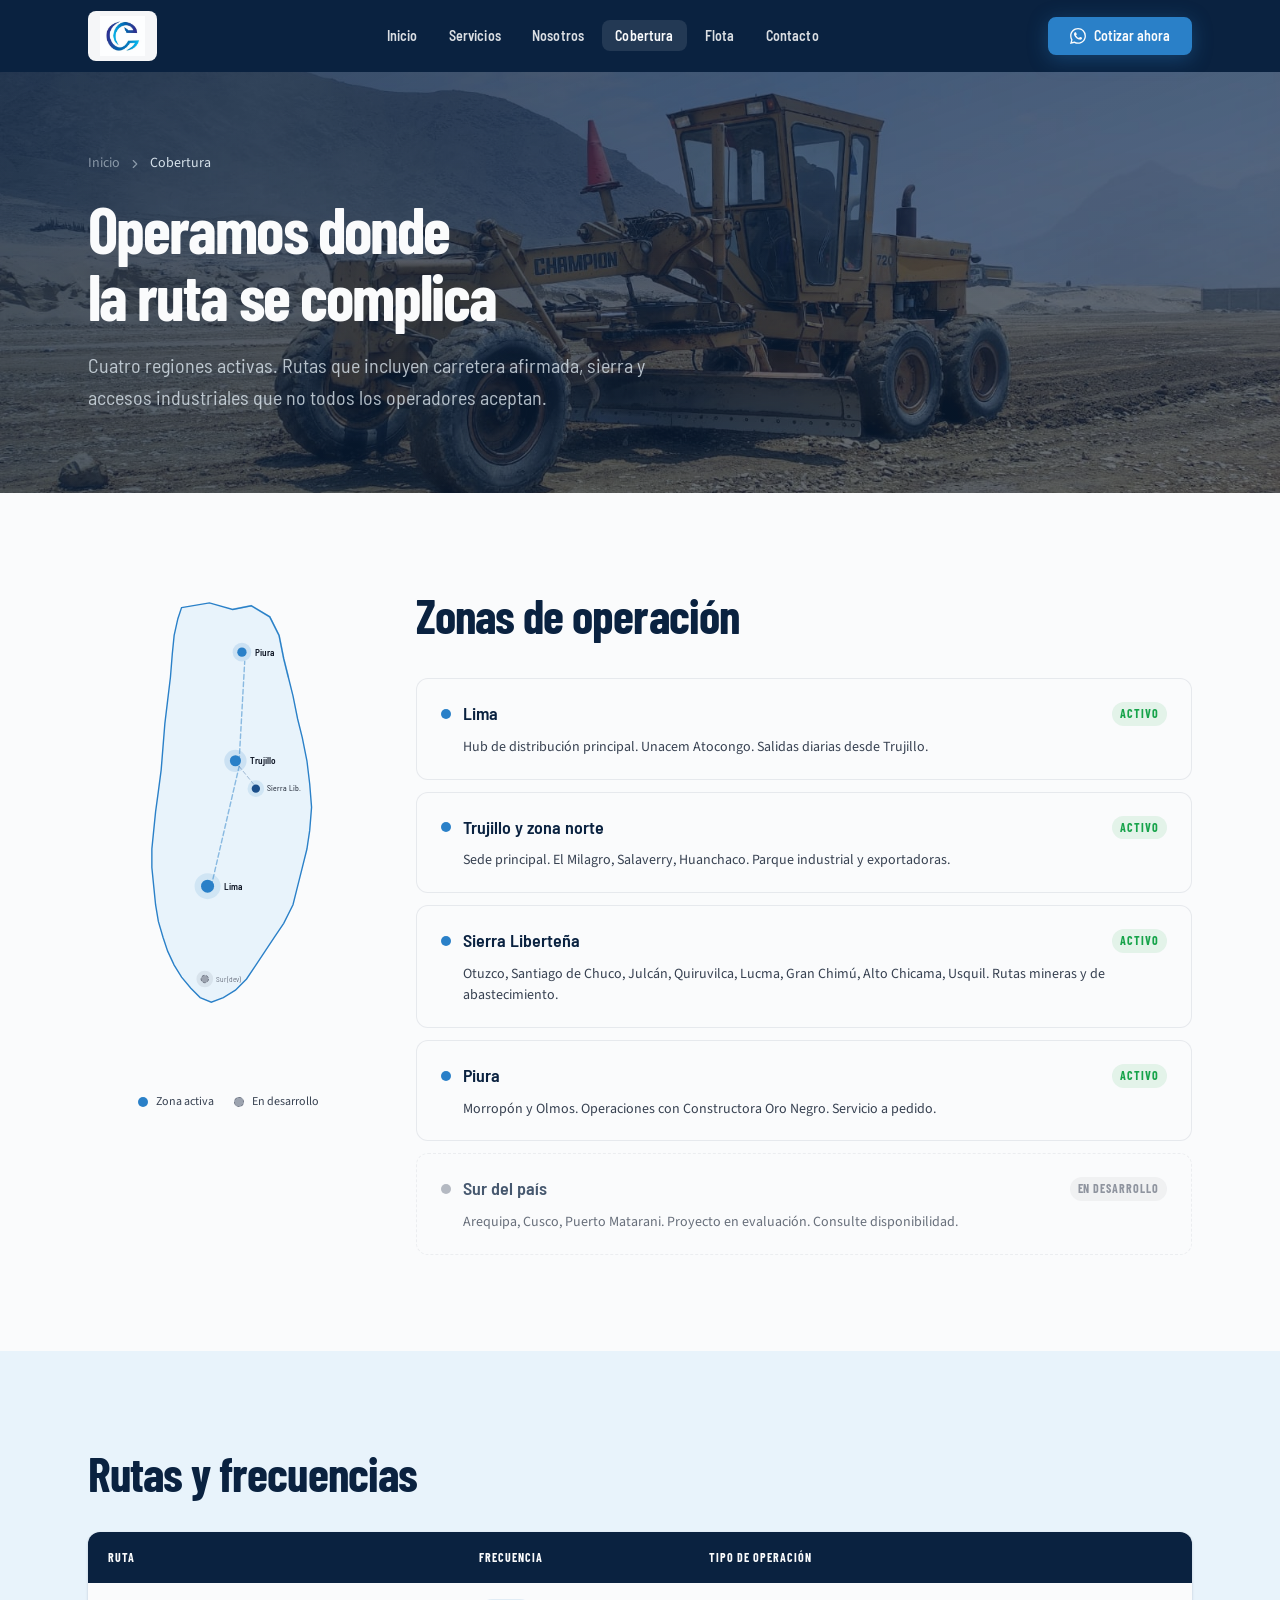
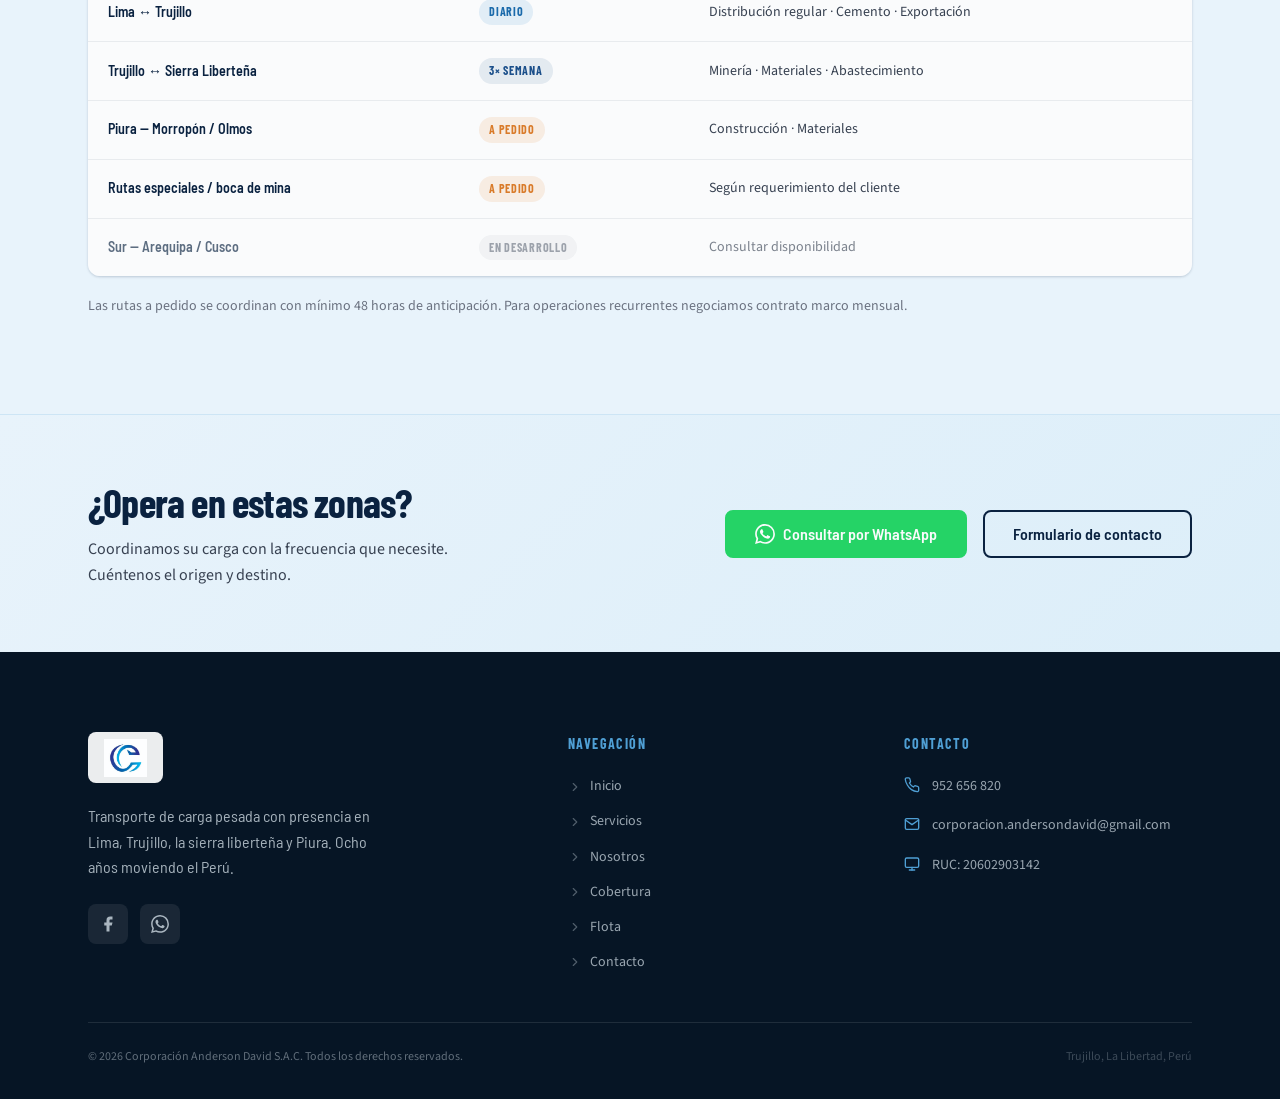
==== cobertura.html @ 4de027c6 "feat: semana 2 — sitio completo · 4 páginas + correcciones" ====
<!DOCTYPE html>
<html lang="es">
<head>
  <meta charset="UTF-8">
  <meta name="viewport" content="width=device-width, initial-scale=1.0">
  <title>Cobertura — Corporación Anderson David S.A.C.</title>
  <meta name="description" content="Operamos en Lima, Trujillo y zona norte, Sierra Liberteña y Piura. Rutas diarias y a pedido con monitoreo GPS 24/7.">
  <meta name="robots" content="index, follow">
  <link rel="canonical" href="https://andersondavid.pe/cobertura.html">
  <meta property="og:type" content="website">
  <meta property="og:title" content="Cobertura — Corporación Anderson David S.A.C.">
  <meta property="og:description" content="Lima, Trujillo, Sierra Liberteña y Piura. Rutas regulares con GPS 24/7.">
  <meta property="og:url" content="https://andersondavid.pe/cobertura.html">
  <link rel="icon" type="image/png" href="assets/logos/logo-icon.png">
  <link rel="apple-touch-icon" href="assets/logos/logo-icon.png">
  <link rel="preconnect" href="https://fonts.googleapis.com">
  <link rel="preconnect" href="https://fonts.gstatic.com" crossorigin>
  <link href="https://fonts.googleapis.com/css2?family=Barlow+Condensed:wght@600;700&family=Barlow+Semi+Condensed:wght@400;600&family=Source+Sans+3:wght@400;600&display=swap" rel="stylesheet">
  <link rel="stylesheet" href="css/tokens.css">
  <link rel="stylesheet" href="css/layout.css">
  <link rel="stylesheet" href="css/cobertura.css">
</head>
<body>

  <!-- NAVBAR -->
  <header class="navbar" role="banner">
    <div class="navbar__inner">
      <a href="index.html" class="navbar__logo" aria-label="Anderson David — Inicio">
        <div class="navbar__logo-wrap">
          <img src="assets/logos/logo-horizontal.png" alt="Corporación Anderson David S.A.C." width="180" height="40">
        </div>
      </a>
      <nav aria-label="Navegación principal">
        <ul class="navbar__nav">
          <li><a href="index.html">Inicio</a></li>
          <li><a href="servicios.html">Servicios</a></li>
          <li><a href="nosotros.html">Nosotros</a></li>
          <li><a href="cobertura.html" class="active">Cobertura</a></li>
          <li><a href="flota.html">Flota</a></li>
          <li><a href="contacto.html">Contacto</a></li>
        </ul>
      </nav>
      <div class="navbar__cta">
        <a href="https://wa.me/51952656820?text=Hola,%20me%20interesa%20cotizar%20un%20servicio%20de%20transporte" class="btn btn--primary" target="_blank" rel="noopener noreferrer">
          <svg width="16" height="16" viewBox="0 0 24 24" fill="currentColor" aria-hidden="true"><path d="M17.472 14.382c-.297-.149-1.758-.867-2.03-.967-.273-.099-.471-.148-.67.15-.197.297-.767.966-.94 1.164-.173.199-.347.223-.644.075-.297-.15-1.255-.463-2.39-1.475-.883-.788-1.48-1.761-1.653-2.059-.173-.297-.018-.458.13-.606.134-.133.298-.347.446-.52.149-.174.198-.298.298-.497.099-.198.05-.371-.025-.52-.075-.149-.669-1.612-.916-2.207-.242-.579-.487-.5-.669-.51-.173-.008-.371-.01-.57-.01-.198 0-.52.074-.792.372-.272.297-1.04 1.016-1.04 2.479 0 1.462 1.065 2.875 1.213 3.074.149.198 2.096 3.2 5.077 4.487.709.306 1.262.489 1.694.625.712.227 1.36.195 1.871.118.571-.085 1.758-.719 2.006-1.413.248-.694.248-1.289.173-1.413-.074-.124-.272-.198-.57-.347m-5.421 7.403h-.004a9.87 9.87 0 01-5.031-1.378l-.361-.214-3.741.982.998-3.648-.235-.374a9.86 9.86 0 01-1.51-5.26c.001-5.45 4.436-9.884 9.888-9.884 2.64 0 5.122 1.03 6.988 2.898a9.825 9.825 0 012.893 6.994c-.003 5.45-4.437 9.884-9.885 9.884m8.413-18.297A11.815 11.815 0 0012.05 0C5.495 0 .16 5.335.157 11.892c0 2.096.547 4.142 1.588 5.945L.057 24l6.305-1.654a11.882 11.882 0 005.683 1.448h.005c6.554 0 11.89-5.335 11.893-11.893a11.821 11.821 0 00-3.48-8.413z"/></svg>
          Cotizar ahora
        </a>
      </div>
      <button class="navbar__hamburger" aria-label="Abrir menú" aria-expanded="false">
        <span></span><span></span><span></span>
      </button>
    </div>
  </header>

  <div class="navbar__drawer" aria-hidden="true">
    <nav aria-label="Navegación móvil">
      <ul class="navbar__drawer-nav">
        <li><a href="index.html">Inicio</a></li>
        <li><a href="servicios.html">Servicios</a></li>
        <li><a href="nosotros.html">Nosotros</a></li>
        <li><a href="cobertura.html">Cobertura</a></li>
        <li><a href="flota.html">Flota</a></li>
        <li><a href="contacto.html">Contacto</a></li>
      </ul>
    </nav>
    <div class="navbar__drawer-cta">
      <a href="https://wa.me/51952656820" class="btn btn--whatsapp" target="_blank" rel="noopener noreferrer">WhatsApp</a>
    </div>
  </div>

  <main>

    <!-- 1. PAGE HERO -->
    <section class="page-hero page-hero--cobertura" aria-label="Cobertura">
      <div class="page-hero__bg" aria-hidden="true"></div>
      <div class="page-hero__bg-image" style="background-image: url('assets/images/flota-2.jpg');" role="img" aria-label="Unidad de Anderson David en ruta serrana"></div>
      <div class="container page-hero__content">
        <div class="page-hero__breadcrumb" data-reveal>
          <a href="index.html">Inicio</a>
          <svg width="14" height="14" viewBox="0 0 24 24" fill="none" stroke="currentColor" stroke-width="2" stroke-linecap="round" stroke-linejoin="round" aria-hidden="true"><path d="m9 18 6-6-6-6"/></svg>
          <span>Cobertura</span>
        </div>
        <h1 class="page-hero__title" data-reveal data-reveal-delay="80">
          Operamos donde<br>la ruta se complica
        </h1>
        <p class="page-hero__subtitle" data-reveal data-reveal-delay="160">
          Cuatro regiones activas. Rutas que incluyen carretera afirmada, sierra y accesos industriales que no todos los operadores aceptan.
        </p>
      </div>
    </section>

    <!-- 2. MAPA + ZONAS -->
    <section class="section section--white" aria-labelledby="zonas-title">
      <div class="container">
        <div class="cobertura-grid">

          <!-- SVG mapa Perú esquemático -->
          <div class="map-container" data-reveal aria-label="Mapa esquemático de cobertura en Perú">
            <svg class="peru-map" viewBox="0 0 280 520" fill="none" xmlns="http://www.w3.org/2000/svg" role="img" aria-label="Mapa de Perú con zonas de operación destacadas">
              <!-- Silueta simplificada de Perú -->
              <path class="peru-shape" d="M90 20 L120 15 L145 22 L165 18 L185 30 L195 50 L200 75 L205 95 L210 115 L215 140 L220 160 L225 185 L228 210 L230 235 L228 260 L225 280 L220 300 L215 320 L210 340 L200 360 L190 375 L180 390 L170 405 L160 420 L148 432 L135 440 L122 445 L110 440 L100 430 L90 418 L82 405 L75 390 L70 375 L65 358 L62 340 L60 320 L58 300 L58 280 L60 260 L62 240 L65 218 L68 195 L70 170 L72 145 L75 120 L78 95 L80 70 L82 50 L86 32 Z"/>

              <!-- Línea de costa simplificada (decorativa) -->
              <path class="peru-coast" d="M145 22 L165 18 L185 30 L195 50 L200 75 L205 95"/>

              <!-- Punto Piura -->
              <g class="map-pin" transform="translate(155, 68)">
                <circle class="map-dot-outer" r="10" fill="rgba(42,128,200,0.15)"/>
                <circle class="map-dot-inner" r="5" fill="#2A80C8"/>
                <text class="map-label" x="14" y="4" font-family="'Barlow Semi Condensed', sans-serif" font-size="10" fill="#0A2240" font-weight="600">Piura</text>
              </g>

              <!-- Punto Trujillo -->
              <g class="map-pin" transform="translate(148, 185)">
                <circle class="map-dot-outer" r="12" fill="rgba(42,128,200,0.15)"/>
                <circle class="map-dot-inner" r="6" fill="#2A80C8"/>
                <text class="map-label" x="16" y="4" font-family="'Barlow Semi Condensed', sans-serif" font-size="10" fill="#0A2240" font-weight="600">Trujillo</text>
              </g>

              <!-- Punto Sierra Liberteña -->
              <g class="map-pin" transform="translate(170, 215)">
                <circle class="map-dot-outer" r="9" fill="rgba(42,128,200,0.12)"/>
                <circle class="map-dot-inner" r="4.5" fill="#1B4F8A"/>
                <text class="map-label map-label--sm" x="12" y="3" font-family="'Barlow Semi Condensed', sans-serif" font-size="8.5" fill="#374151">Sierra Lib.</text>
              </g>

              <!-- Punto Lima -->
              <g class="map-pin" transform="translate(118, 320)">
                <circle class="map-dot-outer" r="14" fill="rgba(42,128,200,0.12)"/>
                <circle class="map-dot-inner" r="7" fill="#2A80C8"/>
                <text class="map-label" x="18" y="4" font-family="'Barlow Semi Condensed', sans-serif" font-size="10" fill="#0A2240" font-weight="600">Lima</text>
              </g>

              <!-- Punto Sur en desarrollo -->
              <g class="map-pin map-pin--dev" transform="translate(115, 420)">
                <circle class="map-dot-outer" r="9" fill="rgba(107,114,128,0.12)"/>
                <circle class="map-dot-inner" r="4" fill="#9CA3AF" stroke="#6B7280" stroke-width="1" stroke-dasharray="3,2"/>
                <text class="map-label map-label--muted" x="12" y="3" font-family="'Barlow Semi Condensed', sans-serif" font-size="8" fill="#9CA3AF">Sur (dev)</text>
              </g>

              <!-- Línea de ruta Lima-Trujillo -->
              <line class="route-line" x1="122" y1="320" x2="152" y2="191" stroke="#2A80C8" stroke-width="1.5" stroke-dasharray="5,3" opacity="0.5"/>

              <!-- Línea de ruta Trujillo-Piura -->
              <line class="route-line" x1="152" y1="185" x2="158" y2="78" stroke="#2A80C8" stroke-width="1.5" stroke-dasharray="5,3" opacity="0.5"/>

              <!-- Línea de ruta Trujillo-Sierra -->
              <line class="route-line" x1="152" y1="191" x2="174" y2="218" stroke="#1B4F8A" stroke-width="1" stroke-dasharray="4,3" opacity="0.4"/>
            </svg>

            <div class="map-legend">
              <div class="map-legend__item">
                <div class="map-legend__dot map-legend__dot--sky"></div>
                <span>Zona activa</span>
              </div>
              <div class="map-legend__item">
                <div class="map-legend__dot map-legend__dot--muted"></div>
                <span>En desarrollo</span>
              </div>
            </div>
          </div>

          <!-- Zone cards -->
          <div class="zones-list" aria-labelledby="zonas-title">
            <h2 class="section-title" id="zonas-title" style="margin-bottom: var(--sp-6);" data-reveal>
              Zonas de operación
            </h2>

            <div class="zone-card" data-reveal data-reveal-delay="0">
              <div class="zone-card__header">
                <div class="zone-card__dot zone-card__dot--sky"></div>
                <h3 class="zone-card__title">Lima</h3>
                <span class="zone-card__status">Activo</span>
              </div>
              <p class="zone-card__desc">Hub de distribución principal. Unacem Atocongo. Salidas diarias desde Trujillo.</p>
            </div>

            <div class="zone-card" data-reveal data-reveal-delay="60">
              <div class="zone-card__header">
                <div class="zone-card__dot zone-card__dot--sky"></div>
                <h3 class="zone-card__title">Trujillo y zona norte</h3>
                <span class="zone-card__status">Activo</span>
              </div>
              <p class="zone-card__desc">Sede principal. El Milagro, Salaverry, Huanchaco. Parque industrial y exportadoras.</p>
            </div>

            <div class="zone-card" data-reveal data-reveal-delay="120">
              <div class="zone-card__header">
                <div class="zone-card__dot zone-card__dot--sky"></div>
                <h3 class="zone-card__title">Sierra Liberteña</h3>
                <span class="zone-card__status">Activo</span>
              </div>
              <p class="zone-card__desc">Otuzco, Santiago de Chuco, Julcán, Quiruvilca, Lucma, Gran Chimú, Alto Chicama, Usquil. Rutas mineras y de abastecimiento.</p>
            </div>

            <div class="zone-card" data-reveal data-reveal-delay="180">
              <div class="zone-card__header">
                <div class="zone-card__dot zone-card__dot--sky"></div>
                <h3 class="zone-card__title">Piura</h3>
                <span class="zone-card__status">Activo</span>
              </div>
              <p class="zone-card__desc">Morropón y Olmos. Operaciones con Constructora Oro Negro. Servicio a pedido.</p>
            </div>

            <div class="zone-card zone-card--dev" data-reveal data-reveal-delay="240">
              <div class="zone-card__header">
                <div class="zone-card__dot zone-card__dot--muted"></div>
                <h3 class="zone-card__title">Sur del país</h3>
                <span class="zone-card__status zone-card__status--dev">En desarrollo</span>
              </div>
              <p class="zone-card__desc">Arequipa, Cusco, Puerto Matarani. Proyecto en evaluación. Consulte disponibilidad.</p>
            </div>

          </div>
        </div>
      </div>
    </section>

    <!-- 3. TABLA DE RUTAS -->
    <section class="section section--ice rutas-section" aria-labelledby="rutas-title">
      <div class="container">
        <h2 class="section-title" id="rutas-title" data-reveal style="margin-bottom: var(--sp-8);">
          Rutas y frecuencias
        </h2>
        <div class="rutas-table-wrap" data-reveal data-reveal-delay="80">
          <table class="rutas-table">
            <thead>
              <tr>
                <th scope="col">Ruta</th>
                <th scope="col">Frecuencia</th>
                <th scope="col">Tipo de operación</th>
              </tr>
            </thead>
            <tbody>
              <tr>
                <td><strong>Lima ↔ Trujillo</strong></td>
                <td><span class="freq-badge freq-badge--diario">Diario</span></td>
                <td>Distribución regular · Cemento · Exportación</td>
              </tr>
              <tr>
                <td><strong>Trujillo ↔ Sierra Liberteña</strong></td>
                <td><span class="freq-badge freq-badge--regular">3× semana</span></td>
                <td>Minería · Materiales · Abastecimiento</td>
              </tr>
              <tr>
                <td><strong>Piura — Morropón / Olmos</strong></td>
                <td><span class="freq-badge freq-badge--pedido">A pedido</span></td>
                <td>Construcción · Materiales</td>
              </tr>
              <tr>
                <td><strong>Rutas especiales / boca de mina</strong></td>
                <td><span class="freq-badge freq-badge--pedido">A pedido</span></td>
                <td>Según requerimiento del cliente</td>
              </tr>
              <tr class="ruta-row--dev">
                <td><strong>Sur — Arequipa / Cusco</strong></td>
                <td><span class="freq-badge freq-badge--dev">En desarrollo</span></td>
                <td>Consultar disponibilidad</td>
              </tr>
            </tbody>
          </table>
        </div>
        <p class="rutas-note" data-reveal data-reveal-delay="160">
          Las rutas a pedido se coordinan con mínimo 48 horas de anticipación. Para operaciones recurrentes negociamos contrato marco mensual.
        </p>
      </div>
    </section>

    <!-- 4. CTA BANNER -->
    <section class="cta-banner" aria-label="Contacto">
      <div class="container">
        <div class="cta-banner__inner" data-reveal>
          <div class="cta-banner__text">
            <h2 class="cta-banner__title">¿Opera en estas zonas?</h2>
            <p class="cta-banner__subtitle">
              Coordinamos su carga con la frecuencia que necesite. Cuéntenos el origen y destino.
            </p>
          </div>
          <div class="cta-banner__actions">
            <a href="https://wa.me/51952656820?text=Hola,%20quiero%20consultar%20sobre%20cobertura%20en%20mi%20zona" class="btn btn--whatsapp" target="_blank" rel="noopener noreferrer">
              <svg width="20" height="20" viewBox="0 0 24 24" fill="currentColor" aria-hidden="true"><path d="M17.472 14.382c-.297-.149-1.758-.867-2.03-.967-.273-.099-.471-.148-.67.15-.197.297-.767.966-.94 1.164-.173.199-.347.223-.644.075-.297-.15-1.255-.463-2.39-1.475-.883-.788-1.48-1.761-1.653-2.059-.173-.297-.018-.458.13-.606.134-.133.298-.347.446-.52.149-.174.198-.298.298-.497.099-.198.05-.371-.025-.52-.075-.149-.669-1.612-.916-2.207-.242-.579-.487-.5-.669-.51-.173-.008-.371-.01-.57-.01-.198 0-.52.074-.792.372-.272.297-1.04 1.016-1.04 2.479 0 1.462 1.065 2.875 1.213 3.074.149.198 2.096 3.2 5.077 4.487.709.306 1.262.489 1.694.625.712.227 1.36.195 1.871.118.571-.085 1.758-.719 2.006-1.413.248-.694.248-1.289.173-1.413-.074-.124-.272-.198-.57-.347m-5.421 7.403h-.004a9.87 9.87 0 01-5.031-1.378l-.361-.214-3.741.982.998-3.648-.235-.374a9.86 9.86 0 01-1.51-5.26c.001-5.45 4.436-9.884 9.888-9.884 2.64 0 5.122 1.03 6.988 2.898a9.825 9.825 0 012.893 6.994c-.003 5.45-4.437 9.884-9.885 9.884m8.413-18.297A11.815 11.815 0 0012.05 0C5.495 0 .16 5.335.157 11.892c0 2.096.547 4.142 1.588 5.945L.057 24l6.305-1.654a11.882 11.882 0 005.683 1.448h.005c6.554 0 11.89-5.335 11.893-11.893a11.821 11.821 0 00-3.48-8.413z"/></svg>
              Consultar por WhatsApp
            </a>
            <a href="contacto.html" class="btn btn--outline-navy">Formulario de contacto</a>
          </div>
        </div>
      </div>
    </section>

  </main>

  <!-- FOOTER -->
  <footer class="footer" role="contentinfo">
    <div class="container">
      <div class="footer__grid">
        <div class="footer__brand">
          <a href="index.html" aria-label="Anderson David — Inicio">
            <div class="footer__logo-wrap">
              <img src="assets/logos/logo-horizontal.png" alt="Corporación Anderson David S.A.C." width="160" height="36">
            </div>
          </a>
          <p class="footer__tagline">Transporte de carga pesada con presencia en Lima, Trujillo, la sierra liberteña y Piura. Ocho años moviendo el Perú.</p>
          <div class="footer__social">
            <a href="https://www.facebook.com/share/17NmHmi2Y3/" class="footer__social-link" target="_blank" rel="noopener noreferrer" aria-label="Facebook"><svg width="18" height="18" viewBox="0 0 24 24" fill="currentColor" aria-hidden="true"><path d="M18 2h-3a5 5 0 0 0-5 5v3H7v4h3v8h4v-8h3l1-4h-4V7a1 1 0 0 1 1-1h3z"/></svg></a>
            <a href="https://wa.me/51952656820" class="footer__social-link" target="_blank" rel="noopener noreferrer" aria-label="WhatsApp"><svg width="18" height="18" viewBox="0 0 24 24" fill="currentColor" aria-hidden="true"><path d="M17.472 14.382c-.297-.149-1.758-.867-2.03-.967-.273-.099-.471-.148-.67.15-.197.297-.767.966-.94 1.164-.173.199-.347.223-.644.075-.297-.15-1.255-.463-2.39-1.475-.883-.788-1.48-1.761-1.653-2.059-.173-.297-.018-.458.13-.606.134-.133.298-.347.446-.52.149-.174.198-.298.298-.497.099-.198.05-.371-.025-.52-.075-.149-.669-1.612-.916-2.207-.242-.579-.487-.5-.669-.51-.173-.008-.371-.01-.57-.01-.198 0-.52.074-.792.372-.272.297-1.04 1.016-1.04 2.479 0 1.462 1.065 2.875 1.213 3.074.149.198 2.096 3.2 5.077 4.487.709.306 1.262.489 1.694.625.712.227 1.36.195 1.871.118.571-.085 1.758-.719 2.006-1.413.248-.694.248-1.289.173-1.413-.074-.124-.272-.198-.57-.347m-5.421 7.403h-.004a9.87 9.87 0 01-5.031-1.378l-.361-.214-3.741.982.998-3.648-.235-.374a9.86 9.86 0 01-1.51-5.26c.001-5.45 4.436-9.884 9.888-9.884 2.64 0 5.122 1.03 6.988 2.898a9.825 9.825 0 012.893 6.994c-.003 5.45-4.437 9.884-9.885 9.884m8.413-18.297A11.815 11.815 0 0012.05 0C5.495 0 .16 5.335.157 11.892c0 2.096.547 4.142 1.588 5.945L.057 24l6.305-1.654a11.882 11.882 0 005.683 1.448h.005c6.554 0 11.89-5.335 11.893-11.893a11.821 11.821 0 00-3.48-8.413z"/></svg></a>
          </div>
        </div>
        <div>
          <p class="footer__col-title">Navegación</p>
          <ul class="footer__links">
            <li><a href="index.html"><svg width="14" height="14" viewBox="0 0 24 24" fill="none" stroke="currentColor" stroke-width="2" stroke-linecap="round" stroke-linejoin="round" aria-hidden="true"><path d="m9 18 6-6-6-6"/></svg>Inicio</a></li>
            <li><a href="servicios.html"><svg width="14" height="14" viewBox="0 0 24 24" fill="none" stroke="currentColor" stroke-width="2" stroke-linecap="round" stroke-linejoin="round" aria-hidden="true"><path d="m9 18 6-6-6-6"/></svg>Servicios</a></li>
            <li><a href="nosotros.html"><svg width="14" height="14" viewBox="0 0 24 24" fill="none" stroke="currentColor" stroke-width="2" stroke-linecap="round" stroke-linejoin="round" aria-hidden="true"><path d="m9 18 6-6-6-6"/></svg>Nosotros</a></li>
            <li><a href="cobertura.html"><svg width="14" height="14" viewBox="0 0 24 24" fill="none" stroke="currentColor" stroke-width="2" stroke-linecap="round" stroke-linejoin="round" aria-hidden="true"><path d="m9 18 6-6-6-6"/></svg>Cobertura</a></li>
            <li><a href="flota.html"><svg width="14" height="14" viewBox="0 0 24 24" fill="none" stroke="currentColor" stroke-width="2" stroke-linecap="round" stroke-linejoin="round" aria-hidden="true"><path d="m9 18 6-6-6-6"/></svg>Flota</a></li>
            <li><a href="contacto.html"><svg width="14" height="14" viewBox="0 0 24 24" fill="none" stroke="currentColor" stroke-width="2" stroke-linecap="round" stroke-linejoin="round" aria-hidden="true"><path d="m9 18 6-6-6-6"/></svg>Contacto</a></li>
          </ul>
        </div>
        <div>
          <p class="footer__col-title">Contacto</p>
          <div class="footer__contact-item"><svg width="16" height="16" viewBox="0 0 24 24" fill="none" stroke="currentColor" stroke-width="2" stroke-linecap="round" stroke-linejoin="round" aria-hidden="true"><path d="M22 16.92v3a2 2 0 0 1-2.18 2 19.79 19.79 0 0 1-8.63-3.07A19.5 19.5 0 0 1 4.99 12a19.79 19.79 0 0 1-3.07-8.67A2 2 0 0 1 3.92 1.28h3a2 2 0 0 1 2 1.72c.127.96.361 1.903.7 2.81a2 2 0 0 1-.45 2.11L8.09 9a16 16 0 0 0 6 6l1.27-1.27a2 2 0 0 1 2.11-.45c.907.339 1.85.573 2.81.7a2 2 0 0 1 1.72 2.01z"/></svg><div><a href="tel:+51952656820">952 656 820</a></div></div>
          <div class="footer__contact-item"><svg width="16" height="16" viewBox="0 0 24 24" fill="none" stroke="currentColor" stroke-width="2" stroke-linecap="round" stroke-linejoin="round" aria-hidden="true"><path d="M4 4h16c1.1 0 2 .9 2 2v12c0 1.1-.9 2-2 2H4c-1.1 0-2-.9-2-2V6c0-1.1.9-2 2-2z"/><polyline points="22,6 12,13 2,6"/></svg><div><a href="mailto:corporacion.andersondavid@gmail.com">corporacion.andersondavid@gmail.com</a></div></div>
          <div class="footer__contact-item"><svg width="16" height="16" viewBox="0 0 24 24" fill="none" stroke="currentColor" stroke-width="2" stroke-linecap="round" stroke-linejoin="round" aria-hidden="true"><rect x="2" y="3" width="20" height="14" rx="2"/><line x1="8" y1="21" x2="16" y2="21"/><line x1="12" y1="17" x2="12" y2="21"/></svg><div>RUC: 20602903142</div></div>
        </div>
      </div>
      <div class="footer__bottom">
        <p class="footer__copy">&copy; 2026 Corporación Anderson David S.A.C. Todos los derechos reservados.</p>
        <div class="footer__legal"><span class="footer__copy" style="opacity:0.6;">Trujillo, La Libertad, Perú</span></div>
      </div>
    </div>
  </footer>

  <script src="js/main.js" defer></script>
</body>
</html>
---- css/tokens.css ----
/* ============================================================
   CORPORACIÓN ANDERSON DAVID S.A.C. — Design Tokens
   Ag.3 Arquitectura Técnica · Altive Solutions
   ============================================================ */

@import url('https://fonts.googleapis.com/css2?family=Barlow+Condensed:wght@600;700&family=Barlow+Semi+Condensed:wght@400;600&family=Source+Sans+3:wght@400;600&display=swap');

/* --- Paleta de color --------------------------------------- */
:root {
  --ad-navy:   #0A2240;
  --ad-blue:   #1B4F8A;
  --ad-sky:    #2A80C8;
  --ad-ice:    #E8F3FB;
  --ad-white:  #FAFBFC;
  --ad-ink:    #111827;
  --ad-slate:  #374151;
  --ad-amber:  #D97B2A;

  /* Derivados */
  --ad-navy-deep:   #061525;
  --ad-navy-mid:    #0e2e52;
  --ad-sky-light:   #4f9fd4;
  --ad-sky-dark:    #1a6aab;
  --ad-ice-dark:    #cde5f5;
  --ad-amber-light: #e8952f;
  --ad-text-muted:  #6B7280;

  /* --- Tipografía ------------------------------------------ */
  --font-display:  'Barlow Condensed', sans-serif;
  --font-heading:  'Barlow Semi Condensed', sans-serif;
  --font-body:     'Source Sans 3', sans-serif;

  --fs-xs:    0.75rem;    /* 12px */
  --fs-sm:    0.875rem;   /* 14px */
  --fs-base:  1rem;       /* 16px */
  --fs-md:    1.125rem;   /* 18px */
  --fs-lg:    1.25rem;    /* 20px */
  --fs-xl:    1.5rem;     /* 24px */
  --fs-2xl:   2rem;       /* 32px */
  --fs-3xl:   2.5rem;     /* 40px */
  --fs-4xl:   3rem;       /* 48px */
  --fs-5xl:   3.75rem;    /* 60px */
  --fs-6xl:   4.5rem;     /* 72px */

  /* --- Espaciado ------------------------------------------- */
  --sp-1:   0.25rem;
  --sp-2:   0.5rem;
  --sp-3:   0.75rem;
  --sp-4:   1rem;
  --sp-5:   1.25rem;
  --sp-6:   1.5rem;
  --sp-8:   2rem;
  --sp-10:  2.5rem;
  --sp-12:  3rem;
  --sp-16:  4rem;
  --sp-20:  5rem;
  --sp-24:  6rem;
  --sp-32:  8rem;

  /* --- Radios ---------------------------------------------- */
  --r-sm:   4px;
  --r-md:   8px;
  --r-lg:   12px;
  --r-xl:   16px;
  --r-full: 9999px;

  /* --- Sombras --------------------------------------------- */
  --shadow-sm:  0 1px 3px rgba(10,34,64,0.12), 0 1px 2px rgba(10,34,64,0.08);
  --shadow-md:  0 4px 12px rgba(10,34,64,0.15), 0 2px 6px rgba(10,34,64,0.10);
  --shadow-lg:  0 10px 30px rgba(10,34,64,0.20), 0 4px 12px rgba(10,34,64,0.12);
  --shadow-xl:  0 20px 50px rgba(10,34,64,0.25), 0 8px 20px rgba(10,34,64,0.15);
  --shadow-sky: 0 4px 20px rgba(42,128,200,0.35);

  /* --- Transiciones ---------------------------------------- */
  --ease-out:     cubic-bezier(0.16, 1, 0.3, 1);
  --ease-in-out:  cubic-bezier(0.4, 0, 0.2, 1);
  --dur-fast:     150ms;
  --dur-base:     250ms;
  --dur-slow:     350ms;
  --dur-reveal:   500ms;

  /* --- Z-index scale --------------------------------------- */
  --z-base:     0;
  --z-raised:   10;
  --z-dropdown: 100;
  --z-sticky:   200;
  --z-modal-bg: 300;
  --z-modal:    400;
  --z-toast:    500;
  --z-tooltip:  600;

  /* --- Layout --------------------------------------------- */
  --container-max: 1200px;
  --container-pad: clamp(var(--sp-5), 5vw, var(--sp-12));
  --section-pad-y: clamp(var(--sp-16), 8vw, var(--sp-24));
}

/* --- Reset base ------------------------------------------- */
*, *::before, *::after { box-sizing: border-box; margin: 0; padding: 0; }

html {
  scroll-behavior: smooth;
  -webkit-text-size-adjust: 100%;
}

body {
  font-family: var(--font-body);
  font-size: var(--fs-base);
  line-height: 1.65;
  color: var(--ad-ink);
  background-color: var(--ad-white);
  -webkit-font-smoothing: antialiased;
}

img, picture, video, canvas, svg {
  display: block;
  max-width: 100%;
}

input, button, textarea, select {
  font: inherit;
}

p, h1, h2, h3, h4 {
  overflow-wrap: break-word;
}

/* --- Utilidades globales ---------------------------------- */
.container {
  width: 100%;
  max-width: var(--container-max);
  margin-inline: auto;
  padding-inline: var(--container-pad);
}

.section {
  padding-block: var(--section-pad-y);
}

.section--ice {
  background-color: var(--ad-ice);
}

.section--navy {
  background-color: var(--ad-navy);
  color: var(--ad-white);
}

/* Eyebrow label */
.eyebrow {
  font-family: var(--font-display);
  font-size: var(--fs-sm);
  font-weight: 700;
  letter-spacing: 0.12em;
  text-transform: uppercase;
  color: var(--ad-sky);
  display: inline-block;
  margin-bottom: var(--sp-3);
}

.section--navy .eyebrow {
  color: var(--ad-amber);
}

/* Headings */
.section-title {
  font-family: var(--font-display);
  font-weight: 700;
  font-size: clamp(var(--fs-2xl), 4vw, var(--fs-4xl));
  line-height: 1.1;
  letter-spacing: -0.02em;
  color: var(--ad-navy);
  text-wrap: balance;
}

.section--navy .section-title,
.section--blue .section-title {
  color: var(--ad-white);
}

.section-subtitle {
  font-family: var(--font-heading);
  font-size: clamp(var(--fs-md), 2vw, var(--fs-lg));
  color: var(--ad-slate);
  margin-top: var(--sp-4);
  max-width: 60ch;
  line-height: 1.55;
}

.section--navy .section-subtitle {
  color: rgba(232,243,251,0.75);
}

/* Botones */
.btn {
  display: inline-flex;
  align-items: center;
  gap: var(--sp-2);
  font-family: var(--font-heading);
  font-size: var(--fs-base);
  font-weight: 600;
  padding: 0.75rem 1.75rem;
  border-radius: var(--r-md);
  text-decoration: none;
  border: 2px solid transparent;
  cursor: pointer;
  transition: all var(--dur-base) var(--ease-out);
  white-space: nowrap;
  line-height: 1;
}

.btn--primary {
  background-color: var(--ad-sky);
  color: var(--ad-white);
  border-color: var(--ad-sky);
  box-shadow: var(--shadow-sky);
}

.btn--primary:hover {
  background-color: var(--ad-sky-dark);
  border-color: var(--ad-sky-dark);
  transform: translateY(-2px);
  box-shadow: 0 6px 24px rgba(42,128,200,0.45);
}

.btn--outline {
  background-color: transparent;
  color: var(--ad-white);
  border-color: rgba(255,255,255,0.6);
}

.btn--outline:hover {
  background-color: rgba(255,255,255,0.12);
  border-color: var(--ad-white);
  transform: translateY(-2px);
}

.btn--outline-navy {
  background-color: transparent;
  color: var(--ad-navy);
  border-color: var(--ad-navy);
}

.btn--outline-navy:hover {
  background-color: var(--ad-navy);
  color: var(--ad-white);
  transform: translateY(-2px);
}

.btn--whatsapp {
  background-color: #25D366;
  color: var(--ad-white);
  border-color: #25D366;
}

.btn--whatsapp:hover {
  background-color: #1eb855;
  border-color: #1eb855;
  transform: translateY(-2px);
}

.btn svg {
  flex-shrink: 0;
}

/* Badge */
.badge {
  display: inline-flex;
  align-items: center;
  gap: var(--sp-1);
  padding: 0.25rem 0.65rem;
  border-radius: var(--r-full);
  font-family: var(--font-display);
  font-size: var(--fs-xs);
  font-weight: 700;
  letter-spacing: 0.06em;
  text-transform: uppercase;
}

.badge--amber {
  background-color: var(--ad-amber);
  color: var(--ad-white);
}

.badge--sky {
  background-color: var(--ad-sky);
  color: var(--ad-white);
}

/* Reveal animation */
.reveal {
  opacity: 1;
  transform: none;
}

.reveal[data-reveal] {
  opacity: 0;
  transform: translateY(16px);
  transition: opacity var(--dur-reveal) var(--ease-out),
              transform var(--dur-reveal) var(--ease-out);
}

.reveal[data-reveal].is-visible {
  opacity: 1;
  transform: none;
}

@media (prefers-reduced-motion: reduce) {
  .reveal[data-reveal] {
    opacity: 1;
    transform: none;
    transition: none;
  }
}

/* Divider line — uso reservado, no en cada sección */
.divider {
  width: 40px;
  height: 2px;
  background: var(--ad-sky);
  border-radius: 1px;
  margin-top: var(--sp-5);
  margin-bottom: var(--sp-6);
}
---- css/layout.css ----
/* ============================================================
   NAVBAR + FOOTER — Corporación Anderson David
   ============================================================ */

/* ============================================================
   NAVBAR
   ============================================================ */
.navbar {
  position: fixed;
  top: 0;
  left: 0;
  right: 0;
  z-index: var(--z-sticky);
  background-color: var(--ad-navy);
  height: 72px;
  display: flex;
  align-items: center;
  transition: background-color var(--dur-base) var(--ease-out),
              box-shadow var(--dur-base) var(--ease-out);
}

.navbar.scrolled {
  background-color: var(--ad-white);
  box-shadow: var(--shadow-md);
}

.navbar__inner {
  display: flex;
  align-items: center;
  justify-content: space-between;
  width: 100%;
  max-width: var(--container-max);
  margin-inline: auto;
  padding-inline: var(--container-pad);
}

/* Logo */
.navbar__logo {
  flex-shrink: 0;
  text-decoration: none;
}

.navbar__logo-wrap {
  background-color: rgba(255,255,255,0.96);
  border-radius: var(--r-md);
  padding: 0.3rem 0.75rem;
  display: flex;
  align-items: center;
  transition: background-color var(--dur-base);
}

.navbar.scrolled .navbar__logo-wrap {
  background-color: transparent;
  padding: 0;
}

.navbar__logo img {
  height: 40px;
  width: auto;
}

.navbar.scrolled .navbar__logo img {
  /* en fondo blanco el logo ya se ve bien */
}

/* Nav links */
.navbar__nav {
  display: flex;
  align-items: center;
  gap: var(--sp-1);
  list-style: none;
}

.navbar__nav a {
  font-family: var(--font-heading);
  font-size: var(--fs-sm);
  font-weight: 600;
  text-decoration: none;
  color: rgba(255,255,255,0.85);
  padding: 0.45rem 0.85rem;
  border-radius: var(--r-md);
  transition: color var(--dur-fast), background-color var(--dur-fast);
  letter-spacing: 0.01em;
}

.navbar__nav a:hover,
.navbar__nav a.active {
  color: var(--ad-white);
  background-color: rgba(255,255,255,0.1);
}

.navbar.scrolled .navbar__nav a {
  color: var(--ad-slate);
}

.navbar.scrolled .navbar__nav a:hover,
.navbar.scrolled .navbar__nav a.active {
  color: var(--ad-navy);
  background-color: var(--ad-ice);
}

/* CTA button en navbar */
.navbar__cta {
  flex-shrink: 0;
}

.navbar__cta .btn {
  font-size: var(--fs-sm);
  padding: 0.55rem 1.25rem;
}

/* Hamburger */
.navbar__hamburger {
  display: none;
  flex-direction: column;
  gap: 5px;
  background: none;
  border: none;
  cursor: pointer;
  padding: var(--sp-2);
  z-index: var(--z-toast);
}

.navbar__hamburger span {
  display: block;
  width: 24px;
  height: 2px;
  background-color: var(--ad-white);
  border-radius: 2px;
  transition: all var(--dur-base) var(--ease-out);
}

.navbar.scrolled .navbar__hamburger span {
  background-color: var(--ad-navy);
}

.navbar__hamburger.is-open span:nth-child(1) {
  transform: translateY(7px) rotate(45deg);
}
.navbar__hamburger.is-open span:nth-child(2) {
  opacity: 0;
  transform: scaleX(0);
}
.navbar__hamburger.is-open span:nth-child(3) {
  transform: translateY(-7px) rotate(-45deg);
}

/* Mobile drawer */
.navbar__drawer {
  position: fixed;
  top: 72px;
  left: 0;
  right: 0;
  background-color: var(--ad-navy-deep);
  padding: var(--sp-6) var(--container-pad);
  transform: translateY(-110%);
  transition: transform var(--dur-slow) var(--ease-out);
  z-index: calc(var(--z-sticky) - 1);
  border-top: 1px solid rgba(255,255,255,0.1);
}

.navbar__drawer.is-open {
  transform: translateY(0);
}

.navbar__drawer-nav {
  list-style: none;
  display: flex;
  flex-direction: column;
  gap: var(--sp-1);
  margin-bottom: var(--sp-6);
}

.navbar__drawer-nav a {
  display: block;
  font-family: var(--font-heading);
  font-size: var(--fs-lg);
  font-weight: 600;
  color: rgba(255,255,255,0.85);
  text-decoration: none;
  padding: var(--sp-3) var(--sp-4);
  border-radius: var(--r-md);
  transition: all var(--dur-fast);
}

.navbar__drawer-nav a:hover {
  color: var(--ad-white);
  background-color: rgba(255,255,255,0.08);
}

.navbar__drawer-cta {
  display: flex;
  flex-direction: column;
  gap: var(--sp-3);
}

/* Responsive */
@media (max-width: 900px) {
  .navbar__nav,
  .navbar__cta {
    display: none;
  }

  .navbar__hamburger {
    display: flex;
  }
}


/* ============================================================
   FOOTER
   ============================================================ */
.footer {
  background-color: var(--ad-navy-deep);
  color: rgba(232,243,251,0.75);
  padding-top: var(--sp-20);
  padding-bottom: var(--sp-8);
}

.footer__grid {
  display: grid;
  grid-template-columns: 1.5fr 1fr 1fr;
  gap: var(--sp-12);
  padding-bottom: var(--sp-12);
  border-bottom: 1px solid rgba(255,255,255,0.1);
}

/* Col 1: marca */
.footer__brand {}

.footer__logo-wrap {
  background-color: rgba(255,255,255,0.92);
  border-radius: var(--r-md);
  padding: 0.4rem 1rem;
  display: inline-flex;
  margin-bottom: var(--sp-5);
}

.footer__logo-wrap img {
  height: 38px;
  width: auto;
}

.footer__tagline {
  font-family: var(--font-heading);
  font-size: var(--fs-base);
  line-height: 1.6;
  color: rgba(232,243,251,0.7);
  max-width: 36ch;
  margin-bottom: var(--sp-6);
}

.footer__social {
  display: flex;
  gap: var(--sp-3);
}

.footer__social-link {
  display: flex;
  align-items: center;
  justify-content: center;
  width: 40px;
  height: 40px;
  border-radius: var(--r-md);
  background-color: rgba(255,255,255,0.08);
  color: rgba(232,243,251,0.7);
  text-decoration: none;
  transition: all var(--dur-base);
}

.footer__social-link:hover {
  background-color: var(--ad-sky);
  color: var(--ad-white);
  transform: translateY(-3px);
}

/* Cols 2 y 3 */
.footer__col-title {
  font-family: var(--font-display);
  font-size: var(--fs-sm);
  font-weight: 700;
  letter-spacing: 0.1em;
  text-transform: uppercase;
  color: var(--ad-sky-light);
  margin-bottom: var(--sp-5);
}

.footer__links {
  list-style: none;
  display: flex;
  flex-direction: column;
  gap: var(--sp-3);
}

.footer__links a {
  font-family: var(--font-body);
  font-size: var(--fs-sm);
  color: rgba(232,243,251,0.65);
  text-decoration: none;
  transition: color var(--dur-fast);
  display: flex;
  align-items: center;
  gap: var(--sp-2);
}

.footer__links a:hover {
  color: var(--ad-white);
}

.footer__links a svg {
  flex-shrink: 0;
  opacity: 0.5;
}

/* Contacto items */
.footer__contact-item {
  display: flex;
  align-items: flex-start;
  gap: var(--sp-3);
  margin-bottom: var(--sp-4);
  font-size: var(--fs-sm);
  color: rgba(232,243,251,0.65);
}

.footer__contact-item svg {
  flex-shrink: 0;
  margin-top: 2px;
  color: var(--ad-sky-light);
}

.footer__contact-item a {
  color: inherit;
  text-decoration: none;
  transition: color var(--dur-fast);
}

.footer__contact-item a:hover {
  color: var(--ad-white);
}

/* Bottom bar */
.footer__bottom {
  padding-top: var(--sp-6);
  display: flex;
  align-items: center;
  justify-content: space-between;
  gap: var(--sp-4);
  flex-wrap: wrap;
}

.footer__copy {
  font-size: var(--fs-xs);
  color: rgba(232,243,251,0.4);
}

.footer__legal {
  display: flex;
  gap: var(--sp-4);
}

.footer__legal a {
  font-size: var(--fs-xs);
  color: rgba(232,243,251,0.4);
  text-decoration: none;
  transition: color var(--dur-fast);
}

.footer__legal a:hover {
  color: rgba(232,243,251,0.8);
}

/* Responsive footer */
@media (max-width: 900px) {
  .footer__grid {
    grid-template-columns: 1fr 1fr;
    gap: var(--sp-10);
  }

  .footer__brand {
    grid-column: 1 / -1;
  }
}

@media (max-width: 600px) {
  .footer__grid {
    grid-template-columns: 1fr;
    gap: var(--sp-8);
  }

  .footer__bottom {
    flex-direction: column;
    align-items: flex-start;
    gap: var(--sp-2);
  }
}

/* ─── Todos los links de navegación activos ─── */
---- css/cobertura.css ----
/* ============================================================
   COBERTURA — cobertura.css
   Page Hero · Mapa SVG + Zonas · Tabla rutas · CTA
   ============================================================ */

/* --- Page Hero ------------------------------------------------------------ */
.page-hero {
  position: relative;
  min-height: 50vh;
  padding-top: calc(72px + var(--sp-20));
  padding-bottom: var(--sp-20);
  overflow: hidden;
  display: flex;
  flex-direction: column;
  justify-content: flex-end;
}
.page-hero__bg {
  position: absolute;
  inset: 0;
  background: linear-gradient(160deg, rgba(10,34,64,0.80) 0%, rgba(10,34,64,0.55) 100%);
  z-index: 1;
}
.page-hero__bg-image {
  position: absolute;
  inset: 0;
  background-color: var(--ad-navy);
  background-size: cover;
  background-position: center 40%;
  z-index: 0;
}
.page-hero__content { position: relative; z-index: 2; }
.page-hero__breadcrumb {
  display: flex; align-items: center; gap: var(--sp-2);
  font-family: var(--font-body); font-size: var(--fs-sm);
  color: rgba(232,243,251,0.5); margin-bottom: var(--sp-5);
}
.page-hero__breadcrumb a { color: rgba(232,243,251,0.5); text-decoration: none; transition: color var(--dur-fast); }
.page-hero__breadcrumb a:hover { color: var(--ad-white); }
.page-hero__breadcrumb span { color: rgba(232,243,251,0.9); }
.page-hero__title {
  font-family: var(--font-display); font-size: clamp(2rem, 5vw, 4rem);
  font-weight: 700; line-height: 1.05; letter-spacing: -0.03em;
  color: var(--ad-white); text-wrap: balance; margin-bottom: var(--sp-5);
}
.page-hero__subtitle {
  font-family: var(--font-heading); font-size: clamp(var(--fs-base), 2vw, var(--fs-lg));
  color: rgba(232,243,251,0.75); max-width: 56ch; line-height: 1.6;
}

/* --- Mapa + Zonas grid --------------------------------------------------- */
.cobertura-grid {
  display: grid;
  grid-template-columns: 280px 1fr;
  gap: 48px;
  align-items: start;
}

/* SVG Mapa */
.map-container {
  position: sticky;
  top: 88px;
  display: flex;
  flex-direction: column;
  align-items: center;
  gap: var(--sp-5);
}

.peru-map {
  width: 100%;
  max-width: 260px;
}

.peru-shape {
  fill: var(--ad-ice);
  stroke: var(--ad-sky);
  stroke-width: 1.5;
}

.peru-coast {
  stroke: rgba(42,128,200,0.3);
  stroke-width: 2;
}

/* Puntos animados */
.map-dot-outer {
  animation: ping 2.5s cubic-bezier(0,0,0.2,1) infinite;
}

.map-pin--dev .map-dot-outer {
  animation: none;
}

@keyframes ping {
  0% { transform: scale(1); opacity: 0.8; }
  75%, 100% { transform: scale(2.2); opacity: 0; }
}

@media (prefers-reduced-motion: reduce) {
  .map-dot-outer { animation: none; }
}

.map-dot-inner {
  transition: r var(--dur-base);
}

.map-label {
  fill: var(--ad-ink);
}
.map-label--muted {
  fill: var(--ad-text-muted);
}

.route-line {
  stroke-linecap: round;
}

/* Leyenda */
.map-legend {
  display: flex;
  gap: var(--sp-5);
  justify-content: center;
}
.map-legend__item {
  display: flex;
  align-items: center;
  gap: var(--sp-2);
  font-family: var(--font-body);
  font-size: var(--fs-xs);
  color: var(--ad-slate);
}
.map-legend__dot {
  width: 10px;
  height: 10px;
  border-radius: 50%;
  flex-shrink: 0;
}
.map-legend__dot--sky { background: var(--ad-sky); }
.map-legend__dot--muted { background: #9CA3AF; border: 1px dashed #6B7280; }

/* Zone cards */
.zones-list {
  display: flex;
  flex-direction: column;
  gap: var(--sp-3);
}

.zone-card {
  padding: var(--sp-5) var(--sp-6);
  background: var(--ad-white);
  border-radius: var(--r-lg);
  border: 1px solid rgba(10,34,64,0.08);
  transition: border-color 180ms var(--ease-out), background 180ms var(--ease-out);
}

.zone-card:hover {
  border-color: rgba(42,128,200,0.5);
  background: rgba(232,243,251,0.5);
}

.zone-card--dev {
  border-style: dashed;
  opacity: 0.75;
}

.zone-card__header {
  display: flex;
  align-items: center;
  gap: var(--sp-3);
  margin-bottom: var(--sp-2);
}

.zone-card__dot {
  width: 10px;
  height: 10px;
  border-radius: 50%;
  flex-shrink: 0;
}
.zone-card__dot--sky { background: var(--ad-sky); }
.zone-card__dot--muted { background: #9CA3AF; }

.zone-card__title {
  font-family: var(--font-heading);
  font-size: var(--fs-md);
  font-weight: 600;
  color: var(--ad-navy);
  flex: 1;
}

.zone-card__status {
  font-family: var(--font-display);
  font-size: var(--fs-xs);
  font-weight: 700;
  letter-spacing: 0.08em;
  text-transform: uppercase;
  color: #16A34A;
  background: rgba(22,163,74,0.1);
  padding: 2px 8px;
  border-radius: var(--r-full);
  white-space: nowrap;
}

.zone-card__status--dev {
  color: var(--ad-text-muted);
  background: rgba(107,114,128,0.1);
}

.zone-card__desc {
  font-family: var(--font-body);
  font-size: var(--fs-sm);
  color: var(--ad-slate);
  line-height: 1.55;
  padding-left: calc(10px + var(--sp-3));
}

@media (max-width: 900px) {
  .cobertura-grid {
    grid-template-columns: 1fr;
  }
  .map-container {
    position: static;
    flex-direction: row;
    align-items: flex-start;
  }
  .peru-map { max-width: 180px; }
}

@media (max-width: 600px) {
  .map-container { flex-direction: column; align-items: center; }
}

/* --- Tabla de rutas ------------------------------------------------------- */
.rutas-section { }

.rutas-table-wrap {
  overflow-x: auto;
  border-radius: var(--r-lg);
  box-shadow: var(--shadow-sm);
}

.rutas-table {
  width: 100%;
  border-collapse: collapse;
  background: var(--ad-white);
  font-family: var(--font-body);
  font-size: var(--fs-sm);
}

.rutas-table thead {
  background: var(--ad-navy);
  color: var(--ad-white);
}

.rutas-table th {
  font-family: var(--font-display);
  font-size: var(--fs-xs);
  font-weight: 700;
  letter-spacing: 0.08em;
  text-transform: uppercase;
  padding: var(--sp-4) var(--sp-5);
  text-align: left;
}

.rutas-table td {
  padding: var(--sp-4) var(--sp-5);
  border-bottom: 1px solid rgba(10,34,64,0.07);
  color: var(--ad-slate);
  vertical-align: middle;
}

.rutas-table td strong {
  color: var(--ad-navy);
  font-family: var(--font-heading);
  font-weight: 600;
}

.rutas-table tbody tr:last-child td {
  border-bottom: none;
}

.rutas-table tbody tr:hover td {
  background: rgba(232,243,251,0.6);
}

.ruta-row--dev td {
  opacity: 0.65;
}

/* Badges frecuencia */
.freq-badge {
  display: inline-flex;
  align-items: center;
  padding: 3px 10px;
  border-radius: var(--r-full);
  font-family: var(--font-display);
  font-size: var(--fs-xs);
  font-weight: 700;
  letter-spacing: 0.06em;
  text-transform: uppercase;
  white-space: nowrap;
}
.freq-badge--diario { background: rgba(42,128,200,0.12); color: var(--ad-sky-dark); }
.freq-badge--regular { background: rgba(27,79,138,0.1); color: var(--ad-blue); }
.freq-badge--pedido { background: rgba(217,123,42,0.12); color: var(--ad-amber); }
.freq-badge--dev { background: rgba(107,114,128,0.1); color: var(--ad-text-muted); }

.rutas-note {
  font-family: var(--font-body);
  font-size: var(--fs-sm);
  color: var(--ad-text-muted);
  margin-top: var(--sp-5);
  line-height: 1.55;
}

/* --- CTA Banner ----------------------------------------------------------- */
.cta-banner {
  padding-block: var(--sp-16);
  background: linear-gradient(135deg, var(--ad-ice) 0%, #dceef9 100%);
  border-top: 1px solid var(--ad-ice-dark);
}
.cta-banner__inner { display: flex; align-items: center; justify-content: space-between; gap: var(--sp-8); flex-wrap: wrap; }
.cta-banner__title { font-family: var(--font-display); font-size: clamp(var(--fs-xl), 3.5vw, var(--fs-3xl)); font-weight: 700; color: var(--ad-navy); line-height: 1.15; letter-spacing: -0.02em; margin-bottom: var(--sp-3); }
.cta-banner__subtitle { font-family: var(--font-body); font-size: var(--fs-base); color: var(--ad-slate); max-width: 52ch; line-height: 1.6; }
.cta-banner__actions { display: flex; gap: var(--sp-4); flex-wrap: wrap; flex-shrink: 0; }
@media (max-width: 768px) {
  .cta-banner__inner { flex-direction: column; align-items: flex-start; gap: var(--sp-6); }
  .cta-banner__actions { flex-direction: column; width: 100%; }
  .cta-banner__actions .btn { width: 100%; justify-content: center; }
}
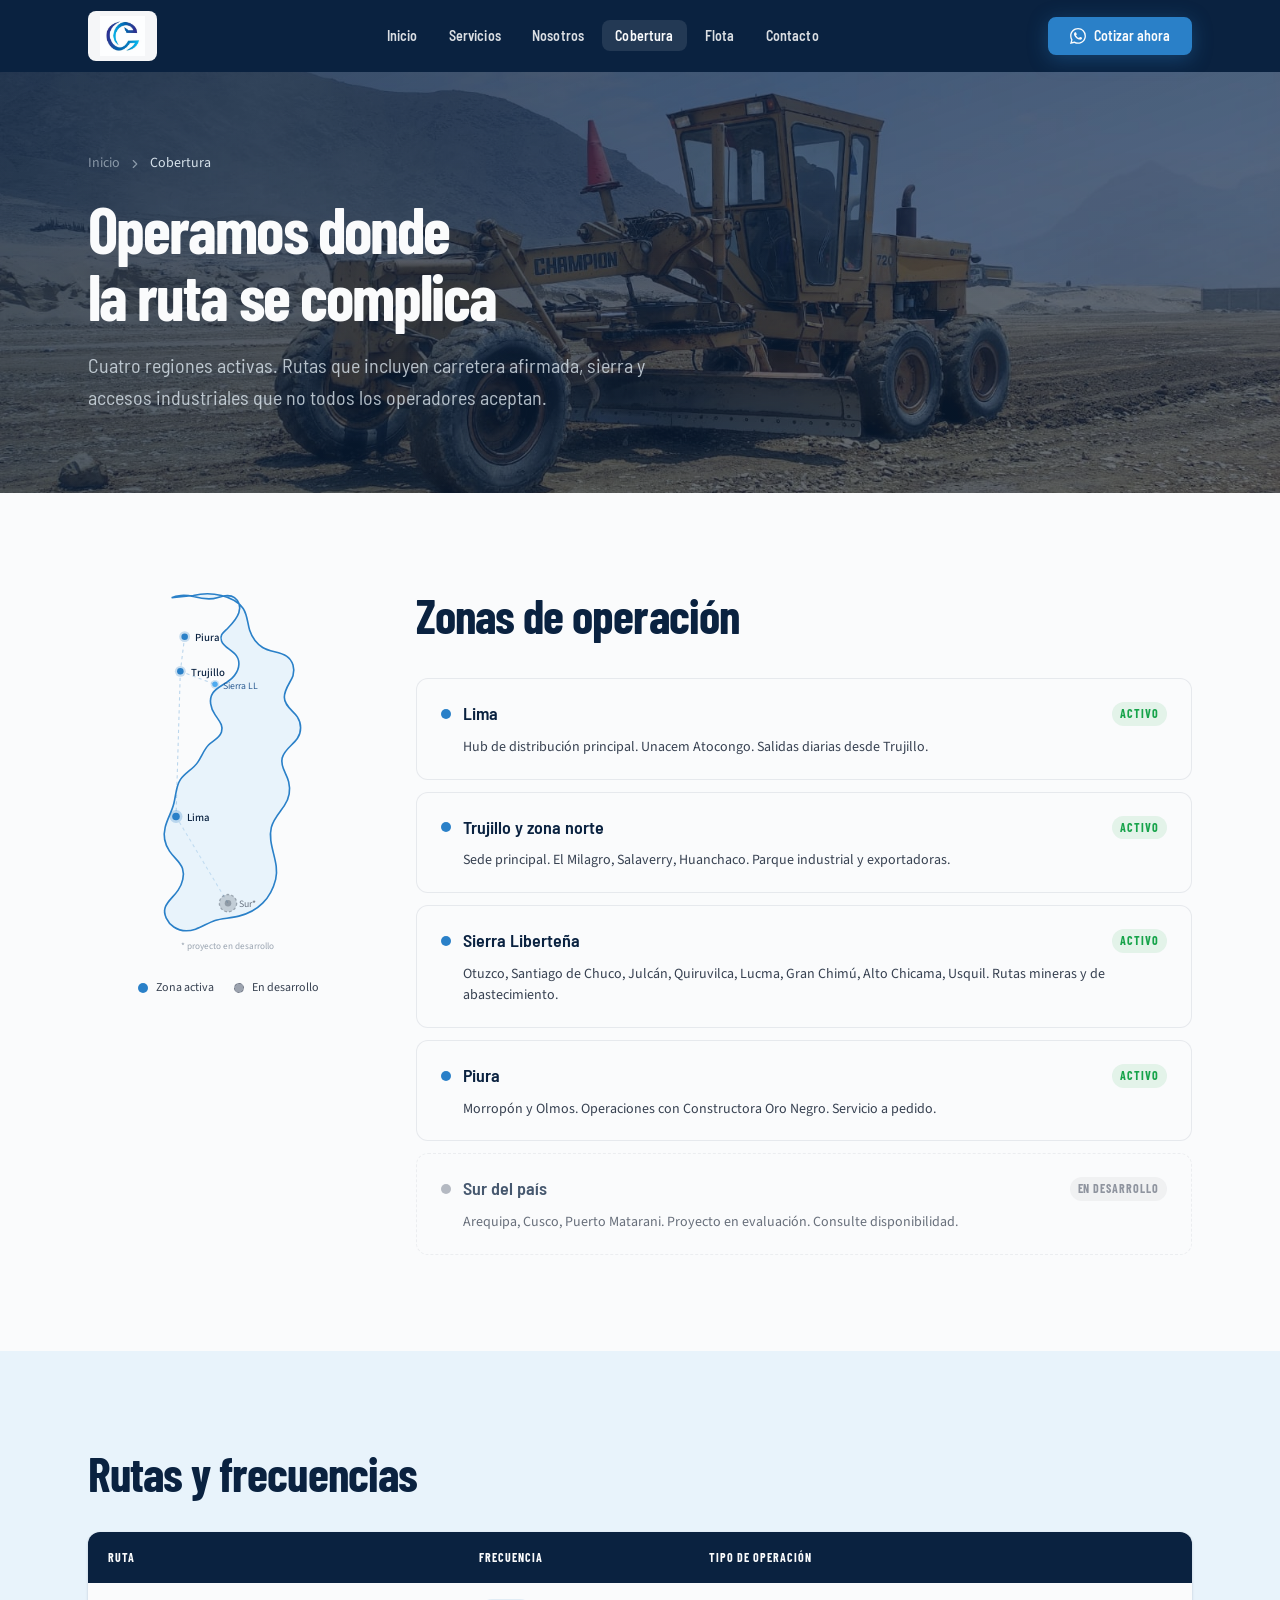
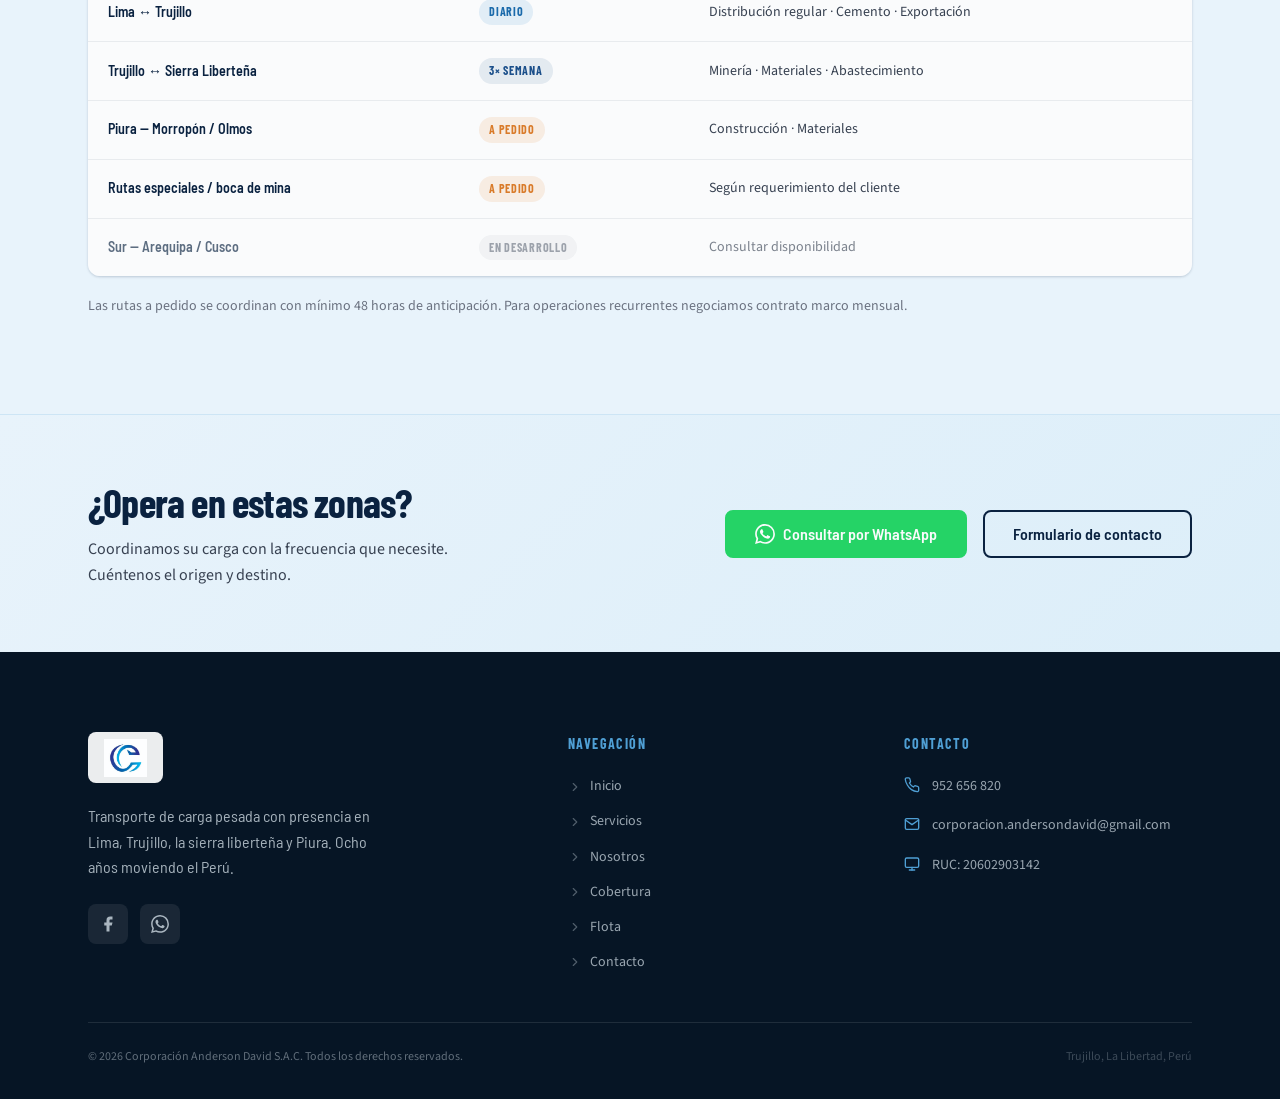
==== commit f9985624: "feat: favicon nobg + mapa SVG v2 + logo rail clientes" ====
--- a/cobertura.html
+++ b/cobertura.html
@@ -11,8 +11,8 @@
   <meta property="og:title" content="Cobertura — Corporación Anderson David S.A.C.">
   <meta property="og:description" content="Lima, Trujillo, Sierra Liberteña y Piura. Rutas regulares con GPS 24/7.">
   <meta property="og:url" content="https://andersondavid.pe/cobertura.html">
-  <link rel="icon" type="image/png" href="assets/logos/logo-icon.png">
-  <link rel="apple-touch-icon" href="assets/logos/logo-icon.png">
+  <link rel="icon" type="image/png" href="assets/logos/logo-icon-nobg.png">
+  <link rel="apple-touch-icon" href="assets/logos/logo-icon-nobg.png">
   <link rel="preconnect" href="https://fonts.googleapis.com">
   <link rel="preconnect" href="https://fonts.gstatic.com" crossorigin>
   <link href="https://fonts.googleapis.com/css2?family=Barlow+Condensed:wght@600;700&family=Barlow+Semi+Condensed:wght@400;600&family=Source+Sans+3:wght@400;600&display=swap" rel="stylesheet">
@@ -94,59 +94,122 @@
       <div class="container">
         <div class="cobertura-grid">
 
-          <!-- SVG mapa Perú esquemático -->
+          <!-- SVG mapa Perú — v2 Ag.6 · forma geográfica mejorada -->
           <div class="map-container" data-reveal aria-label="Mapa esquemático de cobertura en Perú">
-            <svg class="peru-map" viewBox="0 0 280 520" fill="none" xmlns="http://www.w3.org/2000/svg" role="img" aria-label="Mapa de Perú con zonas de operación destacadas">
-              <!-- Silueta simplificada de Perú -->
-              <path class="peru-shape" d="M90 20 L120 15 L145 22 L165 18 L185 30 L195 50 L200 75 L205 95 L210 115 L215 140 L220 160 L225 185 L228 210 L230 235 L228 260 L225 280 L220 300 L215 320 L210 340 L200 360 L190 375 L180 390 L170 405 L160 420 L148 432 L135 440 L122 445 L110 440 L100 430 L90 418 L82 405 L75 390 L70 375 L65 358 L62 340 L60 320 L58 300 L58 280 L60 260 L62 240 L65 218 L68 195 L70 170 L72 145 L75 120 L78 95 L80 70 L82 50 L86 32 Z"/>
-
-              <!-- Línea de costa simplificada (decorativa) -->
-              <path class="peru-coast" d="M145 22 L165 18 L185 30 L195 50 L200 75 L205 95"/>
-
-              <!-- Punto Piura -->
-              <g class="map-pin" transform="translate(155, 68)">
-                <circle class="map-dot-outer" r="10" fill="rgba(42,128,200,0.15)"/>
-                <circle class="map-dot-inner" r="5" fill="#2A80C8"/>
-                <text class="map-label" x="14" y="4" font-family="'Barlow Semi Condensed', sans-serif" font-size="10" fill="#0A2240" font-weight="600">Piura</text>
-              </g>
-
-              <!-- Punto Trujillo -->
-              <g class="map-pin" transform="translate(148, 185)">
-                <circle class="map-dot-outer" r="12" fill="rgba(42,128,200,0.15)"/>
-                <circle class="map-dot-inner" r="6" fill="#2A80C8"/>
-                <text class="map-label" x="16" y="4" font-family="'Barlow Semi Condensed', sans-serif" font-size="10" fill="#0A2240" font-weight="600">Trujillo</text>
-              </g>
-
-              <!-- Punto Sierra Liberteña -->
-              <g class="map-pin" transform="translate(170, 215)">
-                <circle class="map-dot-outer" r="9" fill="rgba(42,128,200,0.12)"/>
-                <circle class="map-dot-inner" r="4.5" fill="#1B4F8A"/>
-                <text class="map-label map-label--sm" x="12" y="3" font-family="'Barlow Semi Condensed', sans-serif" font-size="8.5" fill="#374151">Sierra Lib.</text>
-              </g>
-
-              <!-- Punto Lima -->
-              <g class="map-pin" transform="translate(118, 320)">
-                <circle class="map-dot-outer" r="14" fill="rgba(42,128,200,0.12)"/>
-                <circle class="map-dot-inner" r="7" fill="#2A80C8"/>
-                <text class="map-label" x="18" y="4" font-family="'Barlow Semi Condensed', sans-serif" font-size="10" fill="#0A2240" font-weight="600">Lima</text>
-              </g>
-
-              <!-- Punto Sur en desarrollo -->
-              <g class="map-pin map-pin--dev" transform="translate(115, 420)">
-                <circle class="map-dot-outer" r="9" fill="rgba(107,114,128,0.12)"/>
-                <circle class="map-dot-inner" r="4" fill="#9CA3AF" stroke="#6B7280" stroke-width="1" stroke-dasharray="3,2"/>
-                <text class="map-label map-label--muted" x="12" y="3" font-family="'Barlow Semi Condensed', sans-serif" font-size="8" fill="#9CA3AF">Sur (dev)</text>
-              </g>
-
-              <!-- Línea de ruta Lima-Trujillo -->
-              <line class="route-line" x1="122" y1="320" x2="152" y2="191" stroke="#2A80C8" stroke-width="1.5" stroke-dasharray="5,3" opacity="0.5"/>
-
-              <!-- Línea de ruta Trujillo-Piura -->
-              <line class="route-line" x1="152" y1="185" x2="158" y2="78" stroke="#2A80C8" stroke-width="1.5" stroke-dasharray="5,3" opacity="0.5"/>
-
-              <!-- Línea de ruta Trujillo-Sierra -->
-              <line class="route-line" x1="152" y1="191" x2="174" y2="218" stroke="#1B4F8A" stroke-width="1" stroke-dasharray="4,3" opacity="0.4"/>
-            </svg>
+
+            <div class="cobertura-map-wrapper">
+              <svg
+                viewBox="0 0 240 340"
+                width="100%"
+                style="max-width:260px; display:block;"
+                xmlns="http://www.w3.org/2000/svg"
+                role="img"
+                aria-label="Mapa esquemático de Perú con zonas de cobertura Anderson David">
+
+                <title>Mapa de cobertura — Anderson David S.A.C.</title>
+                <desc>Perú con marcadores activos en Piura, Trujillo, Sierra Liberteña y Lima. Zona en desarrollo: sur del país.</desc>
+
+                <path
+                  id="peru-outline"
+                  d="
+                    M 68 8
+                    C 72 6, 80 5, 88 7
+                    C 96 9, 104 10, 110 8
+                    C 116 6, 122 5, 126 8
+                    C 130 11, 132 16, 130 22
+                    C 128 28, 124 32, 120 36
+                    C 116 40, 112 42, 114 48
+                    C 116 54, 124 56, 128 62
+                    C 132 68, 130 76, 124 82
+                    C 118 88, 110 90, 106 96
+                    C 102 102, 104 110, 108 116
+                    C 112 122, 116 126, 114 132
+                    C 112 138, 106 140, 102 144
+                    C 98 148, 96 154, 92 160
+                    C 88 166, 80 170, 76 176
+                    C 72 182, 72 190, 70 198
+                    C 68 206, 64 212, 62 220
+                    C 60 228, 62 236, 66 242
+                    C 70 248, 76 252, 78 258
+                    C 80 264, 78 272, 74 278
+                    C 70 284, 64 288, 62 294
+                    C 60 300, 64 308, 70 312
+                    C 76 316, 84 316, 90 314
+                    C 96 312, 102 308, 108 306
+                    C 114 304, 122 304, 130 302
+                    C 138 300, 146 296, 152 290
+                    C 158 284, 162 276, 164 268
+                    C 166 260, 164 252, 162 244
+                    C 160 236, 158 228, 160 220
+                    C 162 212, 168 206, 172 200
+                    C 176 194, 178 186, 176 178
+                    C 174 170, 168 164, 170 156
+                    C 172 148, 180 144, 184 138
+                    C 188 132, 188 124, 184 118
+                    C 180 112, 172 108, 172 100
+                    C 172 92, 178 86, 180 80
+                    C 182 74, 180 66, 174 62
+                    C 168 58, 158 58, 152 54
+                    C 146 50, 142 44, 140 38
+                    C 138 32, 138 24, 134 18
+                    C 130 12, 122 8, 114 6
+                    C 106 4, 96 4, 88 6
+                    Z
+                  "
+                  fill="#E8F3FB"
+                  stroke="#2A80C8"
+                  stroke-width="1.5"
+                />
+
+                <!-- Líneas de ruta -->
+                <line x1="80"  y1="44"  x2="76"  y2="76"  stroke="#2A80C8" stroke-width="1" stroke-dasharray="3 3" opacity="0.3"/>
+                <line x1="76"  y1="76"  x2="108" y2="88"  stroke="#2A80C8" stroke-width="1" stroke-dasharray="3 3" opacity="0.3"/>
+                <line x1="76"  y1="76"  x2="72"  y2="210" stroke="#2A80C8" stroke-width="1" stroke-dasharray="3 3" opacity="0.3"/>
+                <line x1="72"  y1="210" x2="120" y2="290" stroke="#2A80C8" stroke-width="1" stroke-dasharray="3 3" opacity="0.2"/>
+
+                <!-- PIURA -->
+                <g class="map-point" id="map-piura">
+                  <circle class="map-dot-outer" cx="80" cy="44" r="9" fill="#2A80C8" opacity="0.0" style="transform-origin:80px 44px;"/>
+                  <circle cx="80" cy="44" r="5" fill="#2A80C8" opacity="0.25"/>
+                  <circle cx="80" cy="44" r="3" fill="#2A80C8"/>
+                  <text x="90" y="48" font-size="10" font-weight="500" font-family="'Source Sans 3', Arial, sans-serif" fill="#0A2240">Piura</text>
+                </g>
+
+                <!-- TRUJILLO -->
+                <g class="map-point" id="map-trujillo">
+                  <circle class="map-dot-outer" cx="76" cy="76" r="9" fill="#2A80C8" opacity="0.0" style="transform-origin:76px 76px; animation-delay:0.4s;"/>
+                  <circle cx="76" cy="76" r="5" fill="#2A80C8" opacity="0.25"/>
+                  <circle cx="76" cy="76" r="3" fill="#2A80C8"/>
+                  <text x="86" y="80" font-size="10" font-weight="500" font-family="'Source Sans 3', Arial, sans-serif" fill="#0A2240">Trujillo</text>
+                </g>
+
+                <!-- SIERRA LIBERTEÑA -->
+                <g class="map-point" id="map-sierra">
+                  <circle class="map-dot-outer" cx="108" cy="88" r="8" fill="#2A80C8" opacity="0.0" style="transform-origin:108px 88px; animation-delay:0.7s;"/>
+                  <circle cx="108" cy="88" r="4" fill="#2A80C8" opacity="0.2"/>
+                  <circle cx="108" cy="88" r="2.5" fill="#4DAAEF"/>
+                  <text x="115" y="92" font-size="9" font-family="'Source Sans 3', Arial, sans-serif" fill="#1B4F8A" opacity="0.9">Sierra LL</text>
+                </g>
+
+                <!-- LIMA -->
+                <g class="map-point" id="map-lima">
+                  <circle class="map-dot-outer" cx="72" cy="210" r="10" fill="#2A80C8" opacity="0.0" style="transform-origin:72px 210px; animation-delay:0.9s;"/>
+                  <circle cx="72" cy="210" r="6" fill="#2A80C8" opacity="0.25"/>
+                  <circle cx="72" cy="210" r="3.5" fill="#2A80C8"/>
+                  <text x="82" y="214" font-size="10" font-weight="500" font-family="'Source Sans 3', Arial, sans-serif" fill="#0A2240">Lima</text>
+                </g>
+
+                <!-- SUR — en desarrollo -->
+                <g class="map-point map-point--dev" id="map-sur" opacity="0.72">
+                  <circle cx="120" cy="290" r="8" fill="rgba(55,65,81,0.3)" stroke="rgba(55,65,81,0.55)" stroke-width="1.2" stroke-dasharray="2.5 2"/>
+                  <circle cx="120" cy="290" r="3" fill="rgba(55,65,81,0.55)"/>
+                  <text x="130" y="294" font-size="9" font-family="'Source Sans 3', Arial, sans-serif" fill="#374151">Sur*</text>
+                </g>
+
+                <text x="120" y="332" text-anchor="middle" font-size="8.5" font-family="'Source Sans 3', Arial, sans-serif" fill="rgba(10,34,64,0.4)">* proyecto en desarrollo</text>
+
+              </svg>
+            </div>
 
             <div class="map-legend">
               <div class="map-legend__item">
--- a/css/cobertura.css
+++ b/css/cobertura.css
@@ -81,18 +81,33 @@
   stroke-width: 2;
 }
 
+/* Wrapper del mapa v2 */
+.cobertura-map-wrapper {
+  display: flex;
+  justify-content: center;
+  align-items: flex-start;
+}
+
+.cobertura-map-wrapper svg {
+  max-width: 260px;
+  width: 100%;
+  height: auto;
+  display: block;
+}
+
 /* Puntos animados */
 .map-dot-outer {
-  animation: ping 2.5s cubic-bezier(0,0,0.2,1) infinite;
-}
-
-.map-pin--dev .map-dot-outer {
+  animation: ping 2.2s cubic-bezier(0, 0, 0.2, 1) infinite;
+}
+
+.map-pin--dev .map-dot-outer,
+.map-point--dev circle:first-child {
   animation: none;
 }
 
 @keyframes ping {
-  0% { transform: scale(1); opacity: 0.8; }
-  75%, 100% { transform: scale(2.2); opacity: 0; }
+  0% { transform: scale(1); opacity: 0.6; }
+  75%, 100% { transform: scale(2.6); opacity: 0; }
 }
 
 @media (prefers-reduced-motion: reduce) {
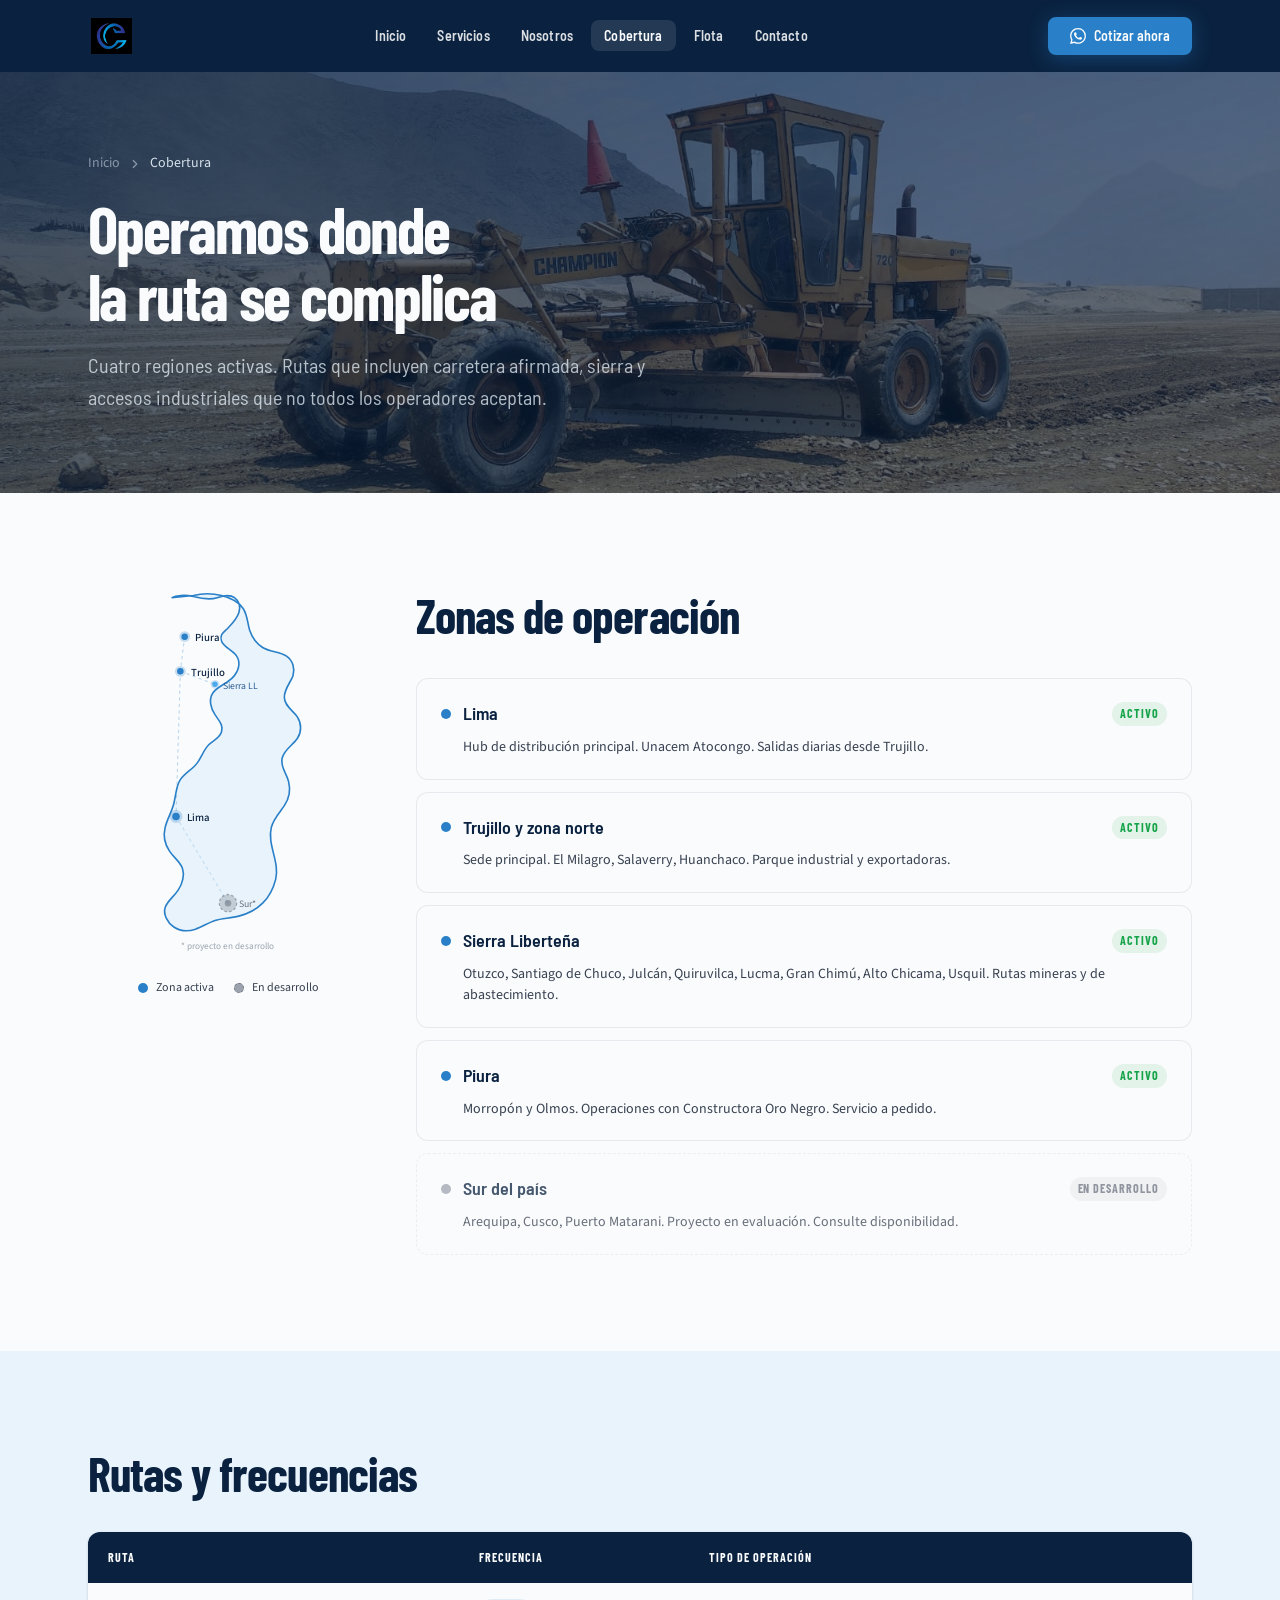
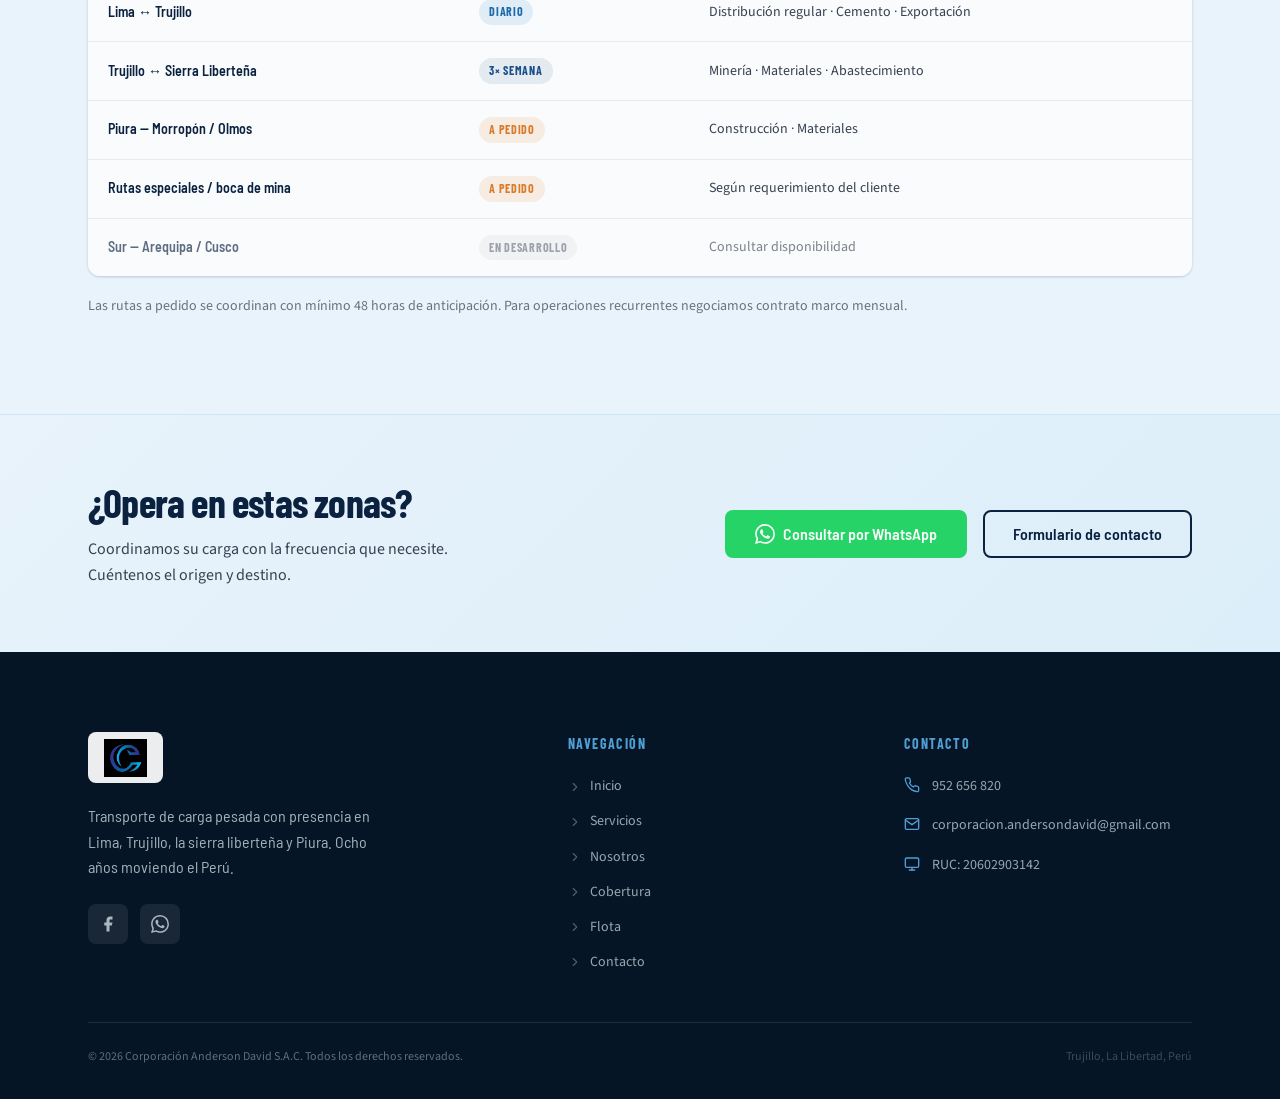
==== commit 41ecf97d: "fix: logo ícono sin fondo en navbar y footer" ====
--- a/cobertura.html
+++ b/cobertura.html
@@ -27,7 +27,7 @@
     <div class="navbar__inner">
       <a href="index.html" class="navbar__logo" aria-label="Anderson David — Inicio">
         <div class="navbar__logo-wrap">
-          <img src="assets/logos/logo-horizontal.png" alt="Corporación Anderson David S.A.C." width="180" height="40">
+          <img src="assets/logos/logo-icon-nobg.png" alt="Corporación Anderson David S.A.C." width="40" height="40">
         </div>
       </a>
       <nav aria-label="Navegación principal">
@@ -359,7 +359,7 @@
         <div class="footer__brand">
           <a href="index.html" aria-label="Anderson David — Inicio">
             <div class="footer__logo-wrap">
-              <img src="assets/logos/logo-horizontal.png" alt="Corporación Anderson David S.A.C." width="160" height="36">
+              <img src="assets/logos/logo-icon-nobg.png" alt="Corporación Anderson David S.A.C." width="36" height="36">
             </div>
           </a>
           <p class="footer__tagline">Transporte de carga pesada con presencia en Lima, Trujillo, la sierra liberteña y Piura. Ocho años moviendo el Perú.</p>
--- a/css/layout.css
+++ b/css/layout.css
@@ -41,26 +41,30 @@
 }
 
 .navbar__logo-wrap {
-  background-color: rgba(255,255,255,0.96);
+  background-color: transparent;
   border-radius: var(--r-md);
-  padding: 0.3rem 0.75rem;
-  display: flex;
-  align-items: center;
-  transition: background-color var(--dur-base);
+  padding: 0.2rem;
+  display: flex;
+  align-items: center;
+  transition: opacity var(--dur-base);
+}
+
+.navbar__logo-wrap:hover {
+  opacity: 0.85;
 }
 
 .navbar.scrolled .navbar__logo-wrap {
   background-color: transparent;
-  padding: 0;
+  padding: 0.2rem;
 }
 
 .navbar__logo img {
-  height: 40px;
+  height: 36px;
   width: auto;
 }
 
 .navbar.scrolled .navbar__logo img {
-  /* en fondo blanco el logo ya se ve bien */
+  filter: none;
 }
 
 /* Nav links */
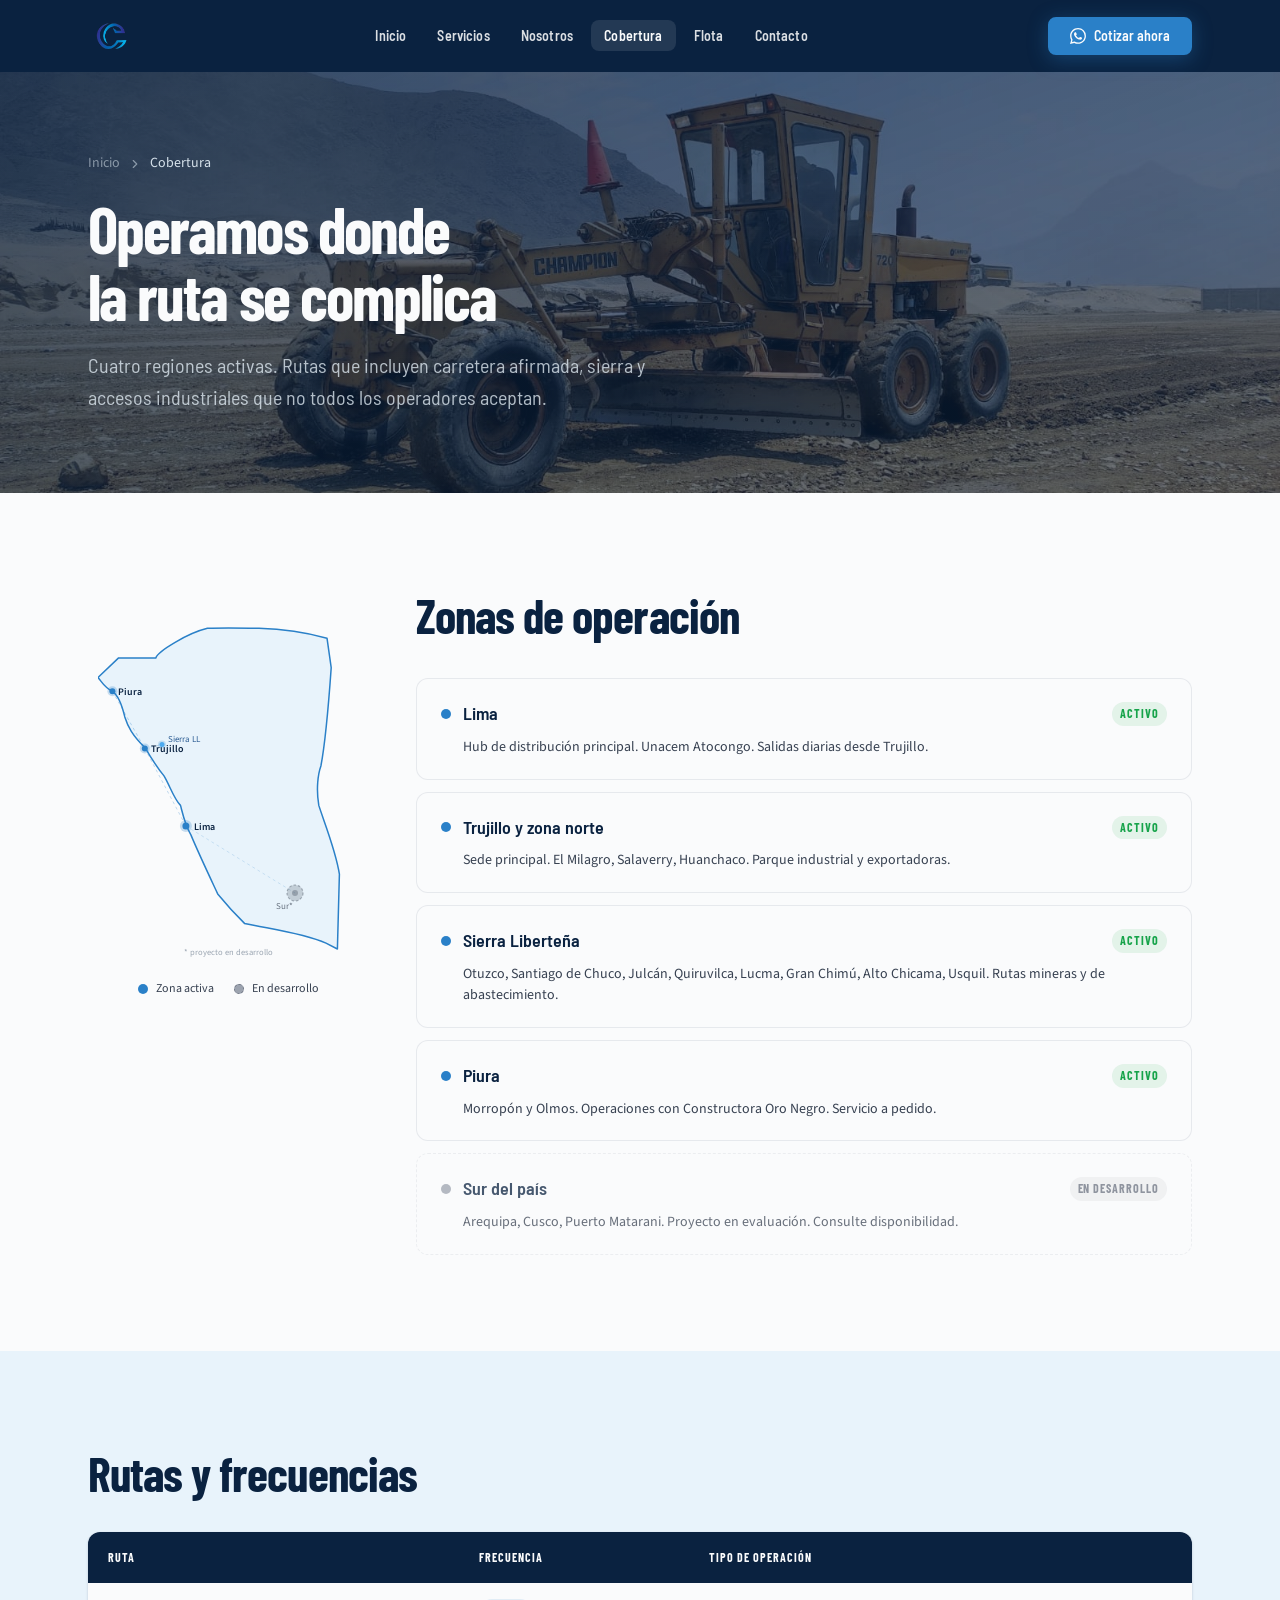
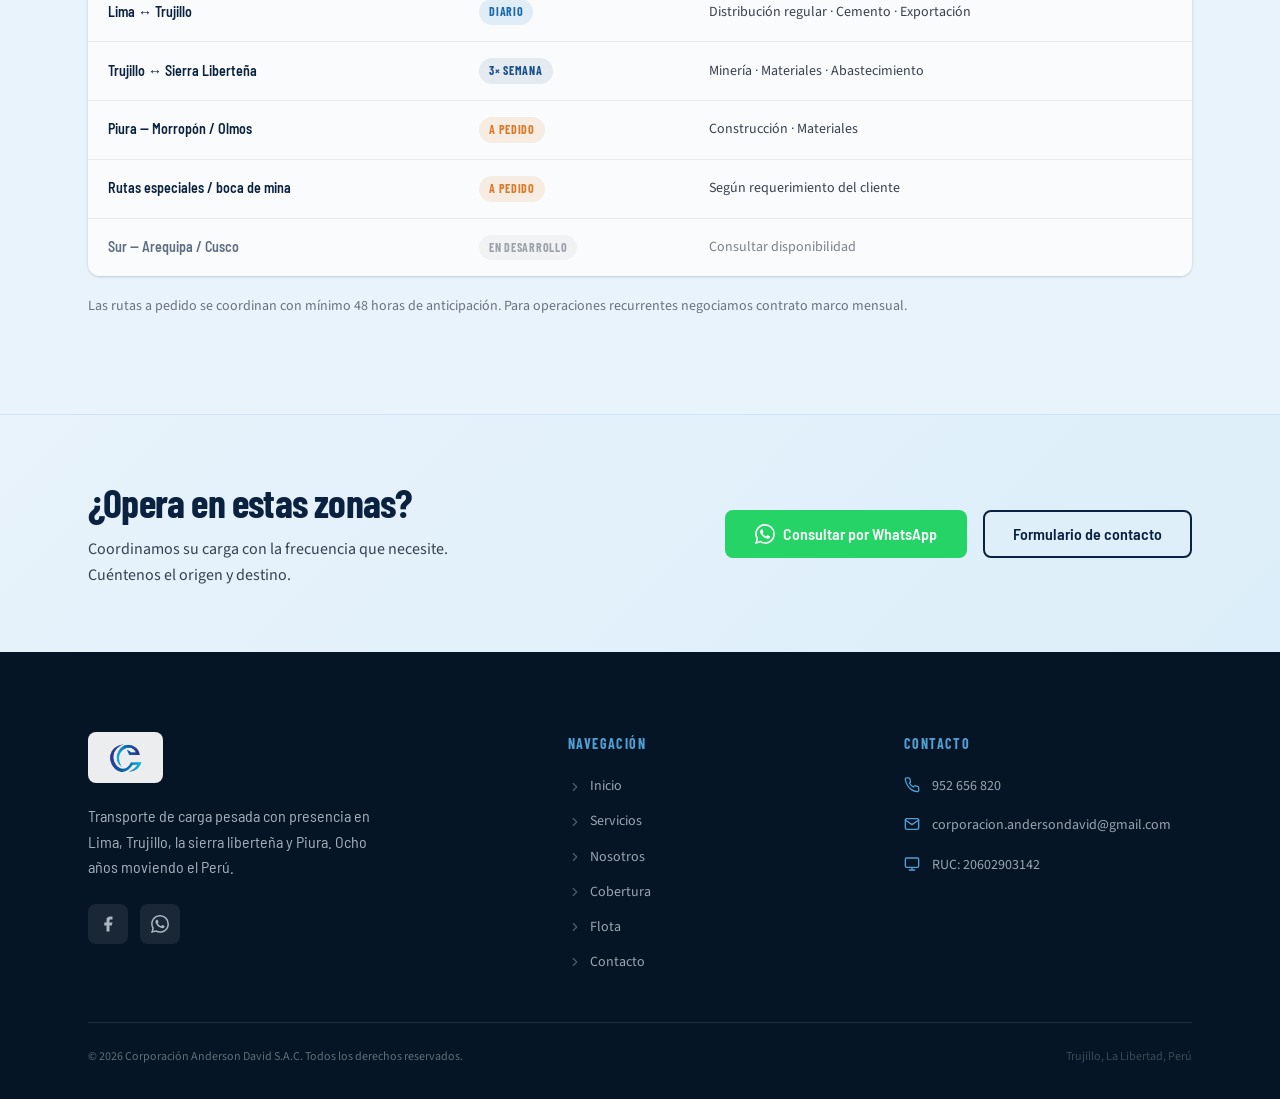
==== commit 7e831a82: "redesign: flota v2 + mapa cobertura v3" ====
--- a/cobertura.html
+++ b/cobertura.html
@@ -98,118 +98,91 @@
           <div class="map-container" data-reveal aria-label="Mapa esquemático de cobertura en Perú">
 
             <div class="cobertura-map-wrapper">
-              <svg
-                viewBox="0 0 240 340"
-                width="100%"
-                style="max-width:260px; display:block;"
-                xmlns="http://www.w3.org/2000/svg"
-                role="img"
-                aria-label="Mapa esquemático de Perú con zonas de cobertura Anderson David">
-
-                <title>Mapa de cobertura — Anderson David S.A.C.</title>
-                <desc>Perú con marcadores activos en Piura, Trujillo, Sierra Liberteña y Lima. Zona en desarrollo: sur del país.</desc>
-
-                <path
-                  id="peru-outline"
-                  d="
-                    M 68 8
-                    C 72 6, 80 5, 88 7
-                    C 96 9, 104 10, 110 8
-                    C 116 6, 122 5, 126 8
-                    C 130 11, 132 16, 130 22
-                    C 128 28, 124 32, 120 36
-                    C 116 40, 112 42, 114 48
-                    C 116 54, 124 56, 128 62
-                    C 132 68, 130 76, 124 82
-                    C 118 88, 110 90, 106 96
-                    C 102 102, 104 110, 108 116
-                    C 112 122, 116 126, 114 132
-                    C 112 138, 106 140, 102 144
-                    C 98 148, 96 154, 92 160
-                    C 88 166, 80 170, 76 176
-                    C 72 182, 72 190, 70 198
-                    C 68 206, 64 212, 62 220
-                    C 60 228, 62 236, 66 242
-                    C 70 248, 76 252, 78 258
-                    C 80 264, 78 272, 74 278
-                    C 70 284, 64 288, 62 294
-                    C 60 300, 64 308, 70 312
-                    C 76 316, 84 316, 90 314
-                    C 96 312, 102 308, 108 306
-                    C 114 304, 122 304, 130 302
-                    C 138 300, 146 296, 152 290
-                    C 158 284, 162 276, 164 268
-                    C 166 260, 164 252, 162 244
-                    C 160 236, 158 228, 160 220
-                    C 162 212, 168 206, 172 200
-                    C 176 194, 178 186, 176 178
-                    C 174 170, 168 164, 170 156
-                    C 172 148, 180 144, 184 138
-                    C 188 132, 188 124, 184 118
-                    C 180 112, 172 108, 172 100
-                    C 172 92, 178 86, 180 80
-                    C 182 74, 180 66, 174 62
-                    C 168 58, 158 58, 152 54
-                    C 146 50, 142 44, 140 38
-                    C 138 32, 138 24, 134 18
-                    C 130 12, 122 8, 114 6
-                    C 106 4, 96 4, 88 6
-                    Z
-                  "
-                  fill="#E8F3FB"
-                  stroke="#2A80C8"
-                  stroke-width="1.5"
-                />
-
-                <!-- Líneas de ruta -->
-                <line x1="80"  y1="44"  x2="76"  y2="76"  stroke="#2A80C8" stroke-width="1" stroke-dasharray="3 3" opacity="0.3"/>
-                <line x1="76"  y1="76"  x2="108" y2="88"  stroke="#2A80C8" stroke-width="1" stroke-dasharray="3 3" opacity="0.3"/>
-                <line x1="76"  y1="76"  x2="72"  y2="210" stroke="#2A80C8" stroke-width="1" stroke-dasharray="3 3" opacity="0.3"/>
-                <line x1="72"  y1="210" x2="120" y2="290" stroke="#2A80C8" stroke-width="1" stroke-dasharray="3 3" opacity="0.2"/>
-
-                <!-- PIURA -->
-                <g class="map-point" id="map-piura">
-                  <circle class="map-dot-outer" cx="80" cy="44" r="9" fill="#2A80C8" opacity="0.0" style="transform-origin:80px 44px;"/>
-                  <circle cx="80" cy="44" r="5" fill="#2A80C8" opacity="0.25"/>
-                  <circle cx="80" cy="44" r="3" fill="#2A80C8"/>
-                  <text x="90" y="48" font-size="10" font-weight="500" font-family="'Source Sans 3', Arial, sans-serif" fill="#0A2240">Piura</text>
-                </g>
-
-                <!-- TRUJILLO -->
-                <g class="map-point" id="map-trujillo">
-                  <circle class="map-dot-outer" cx="76" cy="76" r="9" fill="#2A80C8" opacity="0.0" style="transform-origin:76px 76px; animation-delay:0.4s;"/>
-                  <circle cx="76" cy="76" r="5" fill="#2A80C8" opacity="0.25"/>
-                  <circle cx="76" cy="76" r="3" fill="#2A80C8"/>
-                  <text x="86" y="80" font-size="10" font-weight="500" font-family="'Source Sans 3', Arial, sans-serif" fill="#0A2240">Trujillo</text>
-                </g>
-
-                <!-- SIERRA LIBERTEÑA -->
-                <g class="map-point" id="map-sierra">
-                  <circle class="map-dot-outer" cx="108" cy="88" r="8" fill="#2A80C8" opacity="0.0" style="transform-origin:108px 88px; animation-delay:0.7s;"/>
-                  <circle cx="108" cy="88" r="4" fill="#2A80C8" opacity="0.2"/>
-                  <circle cx="108" cy="88" r="2.5" fill="#4DAAEF"/>
-                  <text x="115" y="92" font-size="9" font-family="'Source Sans 3', Arial, sans-serif" fill="#1B4F8A" opacity="0.9">Sierra LL</text>
-                </g>
-
-                <!-- LIMA -->
-                <g class="map-point" id="map-lima">
-                  <circle class="map-dot-outer" cx="72" cy="210" r="10" fill="#2A80C8" opacity="0.0" style="transform-origin:72px 210px; animation-delay:0.9s;"/>
-                  <circle cx="72" cy="210" r="6" fill="#2A80C8" opacity="0.25"/>
-                  <circle cx="72" cy="210" r="3.5" fill="#2A80C8"/>
-                  <text x="82" y="214" font-size="10" font-weight="500" font-family="'Source Sans 3', Arial, sans-serif" fill="#0A2240">Lima</text>
-                </g>
-
-                <!-- SUR — en desarrollo -->
-                <g class="map-point map-point--dev" id="map-sur" opacity="0.72">
-                  <circle cx="120" cy="290" r="8" fill="rgba(55,65,81,0.3)" stroke="rgba(55,65,81,0.55)" stroke-width="1.2" stroke-dasharray="2.5 2"/>
-                  <circle cx="120" cy="290" r="3" fill="rgba(55,65,81,0.55)"/>
-                  <text x="130" y="294" font-size="9" font-family="'Source Sans 3', Arial, sans-serif" fill="#374151">Sur*</text>
-                </g>
-
-                <text x="120" y="332" text-anchor="middle" font-size="8.5" font-family="'Source Sans 3', Arial, sans-serif" fill="rgba(10,34,64,0.4)">* proyecto en desarrollo</text>
-
-              </svg>
-            </div>
+  <svg
+    viewBox="0 0 260 370"
+    width="100%"
+    style="max-width:260px;display:block;"
+    xmlns="http://www.w3.org/2000/svg"
+    role="img"
+    aria-label="Mapa de cobertura Perú — Anderson David S.A.C.">
+
+    <title>Mapa de cobertura — Anderson David S.A.C.</title>
+    <desc>Perú con marcadores activos en Piura, Trujillo, Sierra Liberteña y Lima. Zona en desarrollo: sur del país.</desc>
+
+    <path
+      id="peru-outline"
+      d="
+        M 20.6,68.9
+        L 0,88.5
+        C 4,93 6.2,98.4 14.4,102.3
+        C 20,106 24,116 26.8,127.9
+        C 30,138 34,146 47.5,159.3
+        C 52,167 58,177 66,186.9
+        C 72,197 76,210 82.5,216.4
+        C 85,226 87,236 92.9,245.9
+        C 100,263 109,282 119.7,304.9
+        C 128,315 136,324 146.5,334.4
+        C 172,340 205,344 228,354.1
+        L 239.4,360
+        L 241.4,285.2
+        C 238,262 225,230 220.8,216.4
+        C 218,200 220,185 222.9,177
+        C 228,150 231,110 233.2,78.7
+        L 229,49.2
+        C 210,44 185,40 161,39.3
+        C 138,39 120,39 109.4,39.3
+        C 90,44 60,62 57.8,68.9
+        Z
+      "
+      fill="#E8F3FB"
+      stroke="#2A80C8"
+      stroke-width="1.5"
+      stroke-linejoin="round"
+    />
+
+    <line x1="14.4" y1="102.3" x2="46.8" y2="159.5" stroke="#2A80C8" stroke-width="1" stroke-dasharray="3 3" opacity="0.3"/>
+    <line x1="46.8" y1="159.5" x2="64"   y2="155.4" stroke="#2A80C8" stroke-width="1" stroke-dasharray="3 3" opacity="0.28"/>
+    <line x1="46.8" y1="159.5" x2="87.9" y2="237"   stroke="#2A80C8" stroke-width="1" stroke-dasharray="3 3" opacity="0.28"/>
+    <line x1="87.9" y1="237"   x2="197"  y2="304"   stroke="#2A80C8" stroke-width="1" stroke-dasharray="3 3" opacity="0.18"/>
+
+    <g class="map-point" id="map-piura">
+      <circle class="map-dot-outer" cx="14.4" cy="102.3" r="9" fill="#2A80C8" opacity="0" style="transform-origin:14.4px 102.3px;"/>
+      <circle cx="14.4" cy="102.3" r="5" fill="#2A80C8" opacity="0.25"/>
+      <circle cx="14.4" cy="102.3" r="3" fill="#2A80C8"/>
+      <text x="20" y="106" font-family="'Source Sans 3',Arial,sans-serif" font-size="10" font-weight="600" fill="#0A2240">Piura</text>
+    </g>
+
+    <g class="map-point" id="map-trujillo">
+      <circle class="map-dot-outer" cx="46.8" cy="159.5" r="9" fill="#2A80C8" opacity="0" style="transform-origin:46.8px 159.5px;animation-delay:0.45s;"/>
+      <circle cx="46.8" cy="159.5" r="5" fill="#2A80C8" opacity="0.25"/>
+      <circle cx="46.8" cy="159.5" r="3" fill="#2A80C8"/>
+      <text x="53" y="163" font-family="'Source Sans 3',Arial,sans-serif" font-size="10" font-weight="600" fill="#0A2240">Trujillo</text>
+    </g>
+
+    <g class="map-point" id="map-sierra">
+      <circle class="map-dot-outer" cx="64" cy="155.4" r="8" fill="#2A80C8" opacity="0" style="transform-origin:64px 155.4px;animation-delay:0.75s;"/>
+      <circle cx="64" cy="155.4" r="4" fill="#2A80C8" opacity="0.2"/>
+      <circle cx="64" cy="155.4" r="2.5" fill="#4DAAEF"/>
+      <text x="70" y="153" font-family="'Source Sans 3',Arial,sans-serif" font-size="9" fill="#1B4F8A" opacity="0.9">Sierra LL</text>
+    </g>
+
+    <g class="map-point" id="map-lima">
+      <circle class="map-dot-outer" cx="87.9" cy="237" r="10" fill="#2A80C8" opacity="0" style="transform-origin:87.9px 237px;animation-delay:1s;"/>
+      <circle cx="87.9" cy="237" r="6" fill="#2A80C8" opacity="0.25"/>
+      <circle cx="87.9" cy="237" r="3.5" fill="#2A80C8"/>
+      <text x="96" y="241" font-family="'Source Sans 3',Arial,sans-serif" font-size="10" font-weight="600" fill="#0A2240">Lima</text>
+    </g>
+
+    <g class="map-point map-point--dev" id="map-sur" opacity="0.72">
+      <circle cx="197" cy="304" r="8" fill="rgba(55,65,81,0.3)" stroke="rgba(55,65,81,0.55)" stroke-width="1.2" stroke-dasharray="2.5 2"/>
+      <circle cx="197" cy="304" r="3" fill="rgba(55,65,81,0.5)"/>
+      <text x="178" y="320" font-family="'Source Sans 3',Arial,sans-serif" font-size="9" fill="#374151">Sur*</text>
+    </g>
+
+    <text x="130" y="366" text-anchor="middle" font-family="'Source Sans 3',Arial,sans-serif" font-size="8.5" fill="rgba(10,34,64,0.4)">* proyecto en desarrollo</text>
+
+  </svg>
+</div>
 
             <div class="map-legend">
               <div class="map-legend__item">
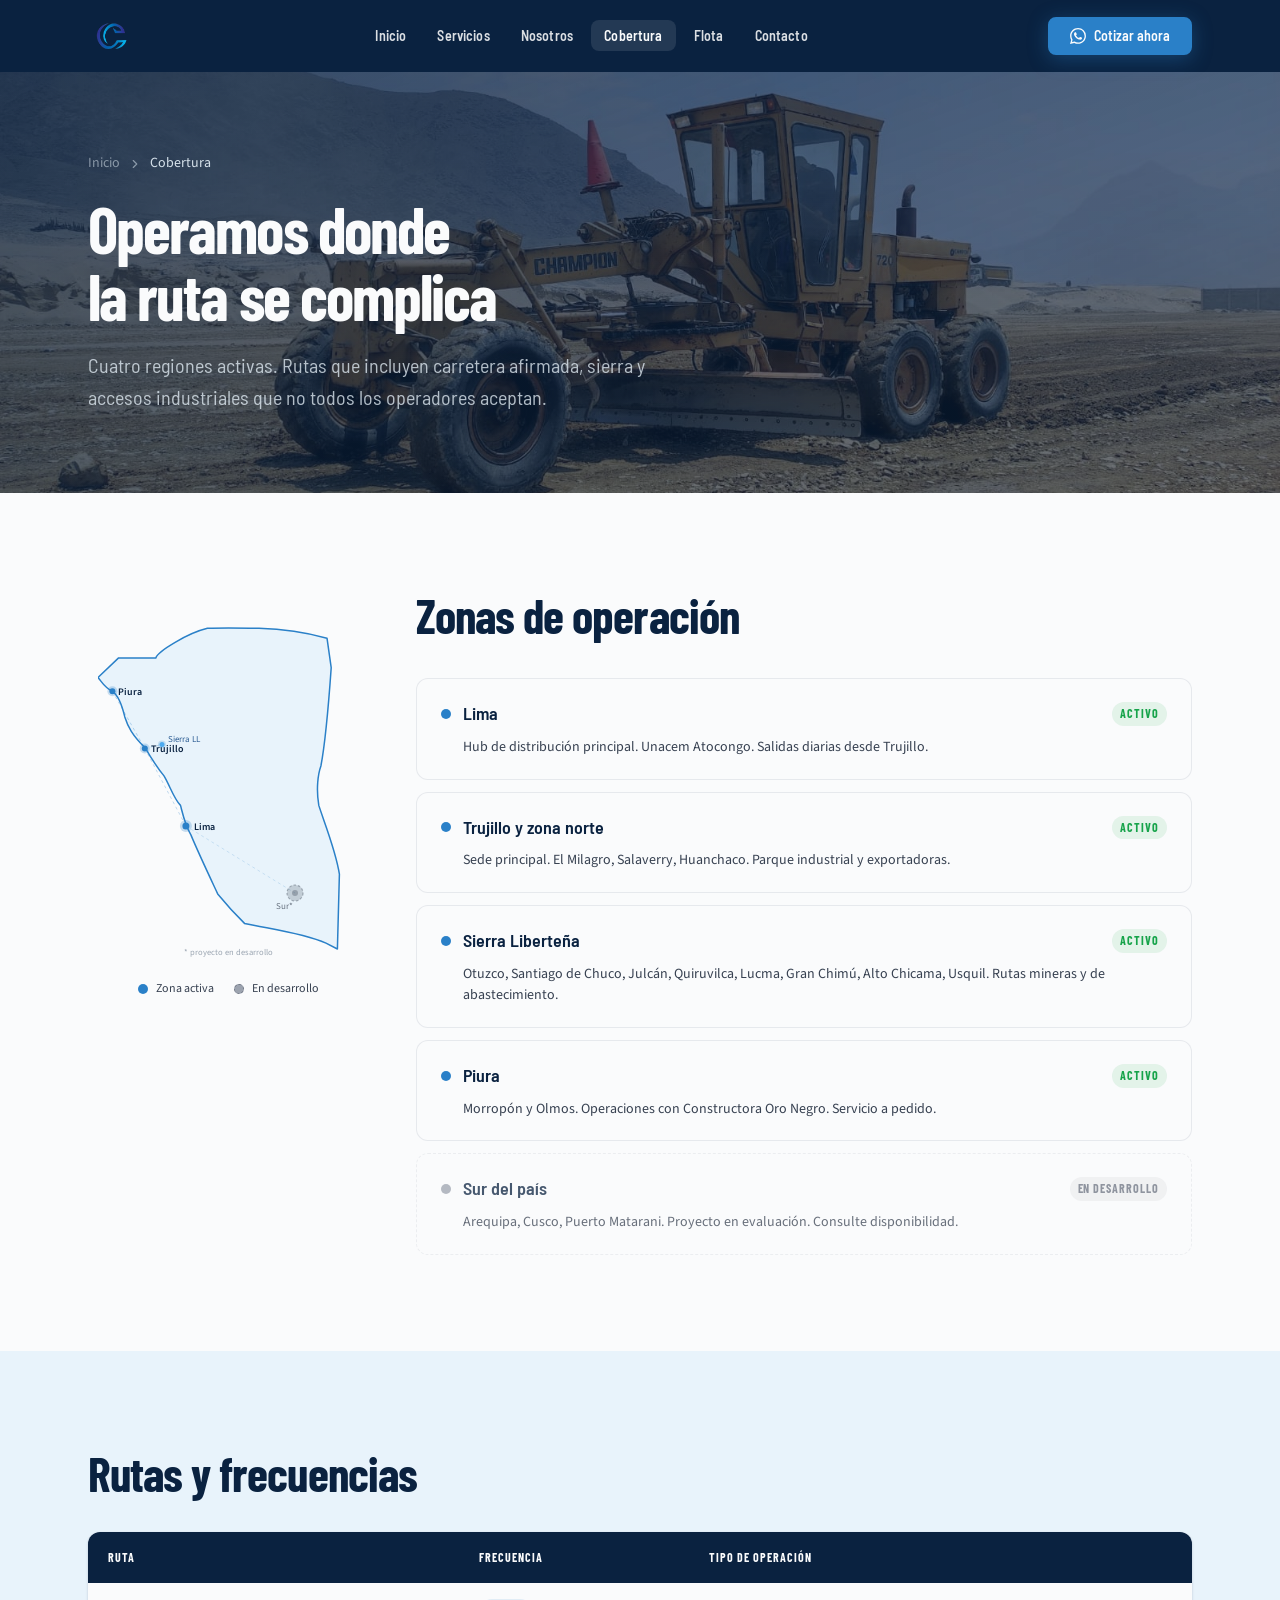
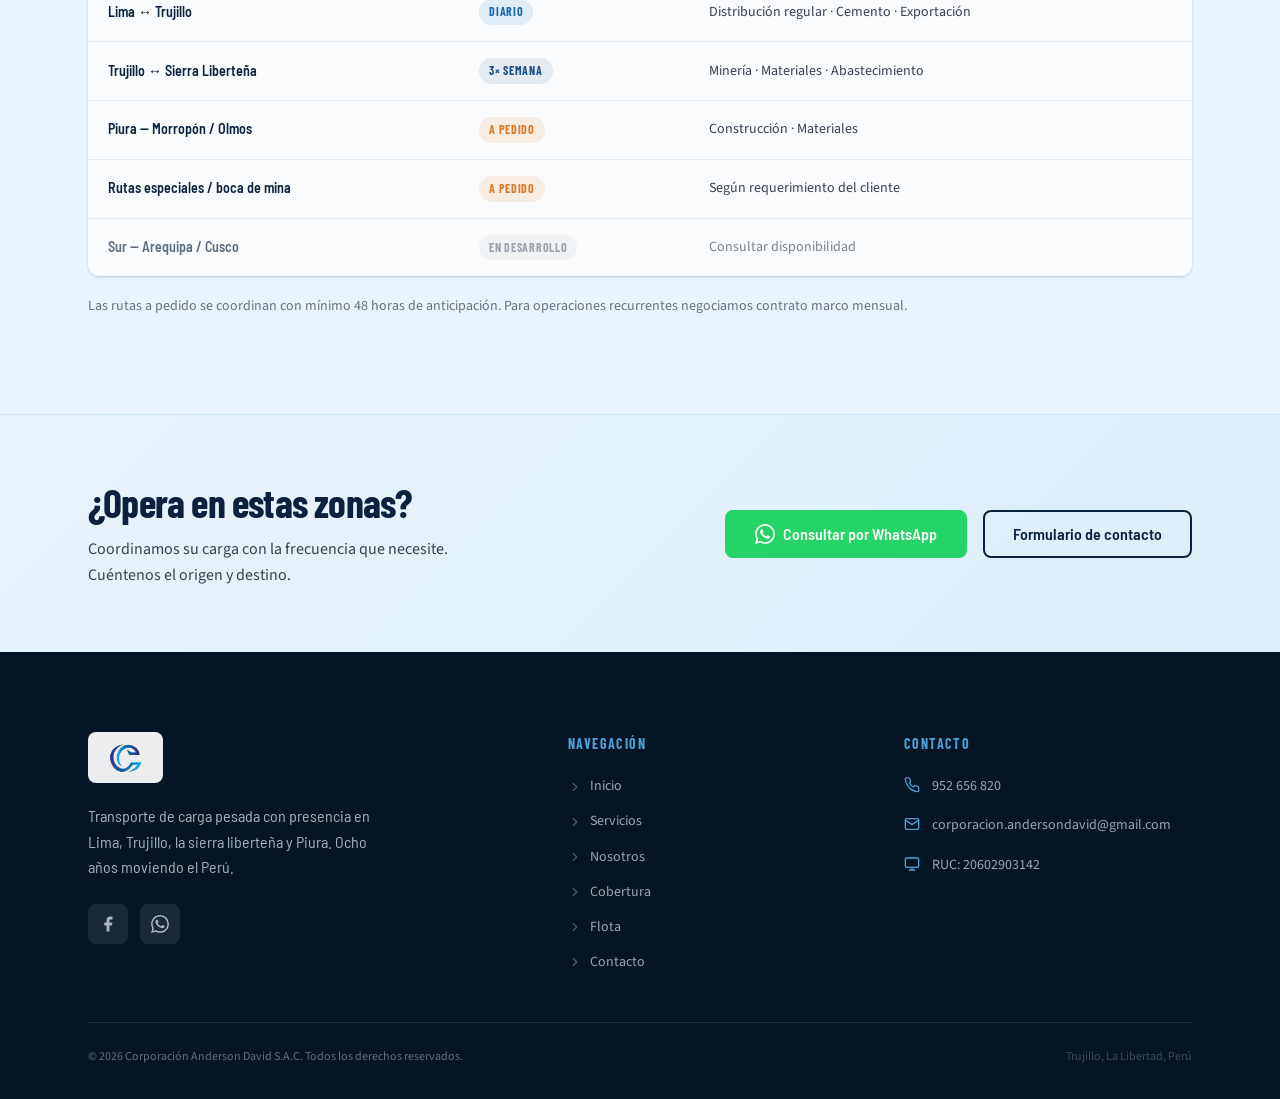
==== commit 9b546cfd: "feat: capa de animación completa" ====
--- a/cobertura.html
+++ b/cobertura.html
@@ -19,6 +19,7 @@
   <link rel="stylesheet" href="css/tokens.css">
   <link rel="stylesheet" href="css/layout.css">
   <link rel="stylesheet" href="css/cobertura.css">
+  <link rel="stylesheet" href="css/motion.css">
 </head>
 <body>
 
--- a/css/layout.css
+++ b/css/layout.css
@@ -399,3 +399,18 @@
 }
 
 /* ─── Todos los links de navegación activos ─── */
+
+/* ─── Navbar blur al scroll — motion patch ─── */
+.navbar {
+  transition:
+    background-color 200ms cubic-bezier(0.25, 1, 0.5, 1),
+    backdrop-filter  200ms cubic-bezier(0.25, 1, 0.5, 1),
+    box-shadow       200ms cubic-bezier(0.25, 1, 0.5, 1);
+}
+
+.navbar.is-scrolled {
+  background-color: rgba(255, 255, 255, 0.88) !important;
+  backdrop-filter: blur(14px);
+  -webkit-backdrop-filter: blur(14px);
+  box-shadow: 0 1px 0 rgba(10, 34, 64, 0.10);
+}
--- a/css/motion.css
+++ b/css/motion.css
@@ -0,0 +1,534 @@
+/*
+  ============================================================
+  ANDERSON DAVID S.A.C. — Capa de animación
+  Ag.6 UI/UX · Altive Solutions · 07/06/2026
+
+  Weighting: Jakub Krehel (primary) · Jhey Tompkins (secondary)
+             Emil Kowalski (nav, high-freq interactions)
+
+  Importar en <head> DESPUÉS de main.css:
+    <link rel="stylesheet" href="css/motion.css">
+
+  ÍNDICE:
+  0.  Tokens de motion
+  1.  Hero — entrada orquestada
+  2.  Navbar — blur al scroll
+  3.  Metric bar — spring enter + counter
+  4.  Service cards — borde perimetral animado
+  5.  Diferenciadores — stagger pronunciado
+  6.  CTA banner — tratamiento estático mejorado (ver nota)
+  7.  Flota — galería reveal escalonado
+  8.  Nosotros — timeline reveal
+  9.  Cobertura — mapa puntos secuenciales
+  10. Accessibility — prefers-reduced-motion (GLOBAL, obligatorio)
+  ============================================================
+*/
+
+
+/* ─── 0. TOKENS DE MOTION ────────────────────────────────── */
+
+:root {
+  /* Curvas — nunca usar bare ease/ease-in-out en animaciones */
+  --ease-out-quart:  cubic-bezier(0.25, 1, 0.5, 1);
+  --ease-out-expo:   cubic-bezier(0.16, 1, 0.3, 1);
+  --spring-snappy:   cubic-bezier(0.34, 1.56, 0.64, 1);  /* leve overshoot — industrial, no playful */
+  --spring-smooth:   cubic-bezier(0.22, 1, 0.36, 1);     /* sin overshoot — para elementos grandes */
+
+  /* Duraciones base */
+  --dur-xs:   120ms;
+  --dur-sm:   200ms;
+  --dur-md:   340ms;
+  --dur-lg:   480ms;
+  --dur-hero: 560ms;
+
+  /* Stagger increments */
+  --stagger-hero: 80ms;
+  --stagger-diff: 100ms;
+  --stagger-gal:  60ms;
+  --stagger-map:  300ms;
+}
+
+
+/* ─── 1. HERO — ENTRADA ORQUESTADA ──────────────────────── */
+/*
+  Archivo: css/home.css (o el CSS de index.html)
+  Selector padre: .hero-content (contenedor del texto del hero)
+
+  Qué hace: cada hijo entra con opacity + translateY + blur en secuencia.
+  Jakub: blur como señal de materialización, no solo fade.
+  Los delays se asignan via data-attr para que JS no tenga que tocarlos.
+
+  HTML esperado:
+    <div class="hero-content">
+      <span class="hero-badge" data-hero-item="0">GPS 24/7</span>
+      <h1 class="hero-h1" data-hero-item="1">Carga Pesada...</h1>
+      <p class="hero-sub" data-hero-item="2">21 unidades...</p>
+      <div class="hero-cta" data-hero-item="3">...</div>
+    </div>
+*/
+
+[data-hero-item] {
+  opacity: 0;
+  transform: translateY(14px);
+  filter: blur(4px);
+  animation: hero-reveal var(--dur-hero) var(--ease-out-expo) forwards;
+  animation-fill-mode: both; /* retiene estado inicial ANTES de que empiece */
+}
+
+[data-hero-item="0"] { animation-delay: calc(var(--stagger-hero) * 0); }
+[data-hero-item="1"] { animation-delay: calc(var(--stagger-hero) * 1); }
+[data-hero-item="2"] { animation-delay: calc(var(--stagger-hero) * 2); }
+[data-hero-item="3"] { animation-delay: calc(var(--stagger-hero) * 3); }
+
+@keyframes hero-reveal {
+  to {
+    opacity: 1;
+    transform: translateY(0);
+    filter: blur(0px);
+  }
+}
+
+
+/* ─── 2. NAVBAR — BLUR AL SCROLL ────────────────────────── */
+/*
+  Archivo: css/main.css o css/navbar.css
+  JS necesario: añadir clase .is-scrolled al <nav> o <header>
+  (ver main.js patch más abajo — sección JS)
+
+  Emil: transición sub-300ms — la nav es alta frecuencia (scroll constante).
+  La barra no "anima" cada vez — solo transiciona al cruzar el umbral.
+*/
+
+.site-nav {
+  transition:
+    background-color var(--dur-sm) var(--ease-out-quart),
+    backdrop-filter  var(--dur-sm) var(--ease-out-quart),
+    box-shadow       var(--dur-sm) var(--ease-out-quart);
+}
+
+.site-nav.is-scrolled {
+  background-color: rgba(255, 255, 255, 0.88);
+  backdrop-filter:  blur(14px);
+  -webkit-backdrop-filter: blur(14px);
+  box-shadow: 0 1px 0 rgba(10, 34, 64, 0.10);
+}
+
+/* Cuando el nav está sobre el hero (fondo oscuro), texto blanco */
+.site-nav:not(.is-scrolled) {
+  background-color: transparent;
+  color: #fff;
+}
+
+
+/* ─── 3. METRIC BAR — SPRING ENTER ──────────────────────── */
+/*
+  Archivo: css/home.css, css/nosotros.css (el componente es compartido)
+  Selector: .metric-item (cada métrica individual)
+
+  JS: IntersectionObserver añade .is-visible al .metric-bar padre.
+  Cuando .metric-bar.is-visible → cada .metric-item anima.
+  El counter JS (ya existente) se dispara 200ms DESPUÉS de que
+  el contenedor termina de entrar (ver JS patch).
+
+  --spring-snappy tiene leve overshoot (1.56 en y2) — industrial look,
+  como un marcador que encaja en su posición. No es bounce de juguete.
+*/
+
+.metric-item {
+  opacity: 0;
+  transform: scaleY(0.6) translateY(8px);
+  transform-origin: bottom center;
+}
+
+.metric-bar.is-visible .metric-item {
+  animation: metric-spring-in var(--dur-lg) var(--spring-snappy) forwards;
+}
+
+/* Stagger via nth-child — sin JS */
+.metric-bar.is-visible .metric-item:nth-child(1) { animation-delay: 0ms;    }
+.metric-bar.is-visible .metric-item:nth-child(2) { animation-delay: 70ms;   }
+.metric-bar.is-visible .metric-item:nth-child(3) { animation-delay: 140ms;  }
+.metric-bar.is-visible .metric-item:nth-child(4) { animation-delay: 210ms;  }
+
+@keyframes metric-spring-in {
+  to {
+    opacity: 1;
+    transform: scaleY(1) translateY(0);
+  }
+}
+
+
+/* ─── 4. SERVICE CARDS — BORDE PERIMETRAL ANIMADO ─────── */
+/*
+  Archivo: css/home.css, css/servicios.css
+  Selector: .service-card
+
+  Técnica: pseudo-elemento ::before con background conic-gradient
+  animado vía @property --angle. La card tiene overflow:hidden.
+  El borde recorre el perímetro en 400ms al hover.
+
+  Alternativa sin @property (soporte más amplio): clip-path en
+  pseudo-elemento — ver comentario inline.
+
+  Jakub: el hover del borde es raro/ocasional, justifica el efecto.
+  Sin translateY — ya eliminado por el brief como patrón genérico.
+*/
+
+@property --border-angle {
+  syntax: '<angle>';
+  initial-value: 0deg;
+  inherits: false;
+}
+
+.service-card {
+  position: relative;
+  border-radius: 8px;
+  /* El borde real de reposo — 1px sólido como siempre */
+  border: 0.5px solid rgba(26, 79, 138, 0.18);
+  overflow: hidden;
+  transition: box-shadow var(--dur-sm) var(--ease-out-quart);
+}
+
+.service-card::before {
+  content: '';
+  position: absolute;
+  inset: -1px;
+  border-radius: inherit;
+  background: conic-gradient(
+    from var(--border-angle),
+    transparent 0deg,
+    transparent 200deg,
+    #2A80C8 240deg,
+    #4DAAEF 270deg,
+    #2A80C8 300deg,
+    transparent 340deg,
+    transparent 360deg
+  );
+  opacity: 0;
+  z-index: 0;
+  transition: opacity var(--dur-xs) var(--ease-out-quart);
+  pointer-events: none;
+}
+
+/* Capa interior blanca para que el gradiente solo se vea en el borde */
+.service-card::after {
+  content: '';
+  position: absolute;
+  inset: 1px;
+  border-radius: calc(8px - 1px);
+  background: #fff;
+  z-index: 1;
+  pointer-events: none;
+}
+
+/* El contenido de la card SOBRE la capa blanca */
+.service-card > * { position: relative; z-index: 2; }
+
+.service-card:hover::before {
+  opacity: 1;
+  animation: border-rotate 500ms var(--ease-out-expo) forwards;
+}
+
+@keyframes border-rotate {
+  from { --border-angle: 0deg; }
+  to   { --border-angle: 360deg; }
+}
+
+.service-card:hover {
+  box-shadow: 0 4px 20px rgba(42, 128, 200, 0.12);
+}
+
+/*
+  FALLBACK si @property no está disponible (Safari < 15.4, FF < 128):
+  En ese caso el borde simplemente aparece con un fade:
+*/
+@supports not (background: conic-gradient(from 0deg, red, blue)) {
+  .service-card::before { display: none; }
+  .service-card:hover {
+    box-shadow: 0 0 0 1.5px #2A80C8, 0 4px 20px rgba(42, 128, 200, 0.12);
+  }
+}
+
+
+/* ─── 5. DIFERENCIADORES — STAGGER PRONUNCIADO ──────────── */
+/*
+  Archivo: css/home.css
+  Selector: .diff-item (cada ítem de la lista)
+             .diff-number (el marcador 01/02/03/04)
+             .diff-text (el texto del ítem)
+
+  El número entra 50ms antes que el texto de su propio ítem.
+  Jhey: CSS custom property --i para stagger sin JS.
+
+  HTML esperado:
+    <ul class="diff-list">
+      <li class="diff-item" style="--i:0">
+        <span class="diff-number">01</span>
+        <span class="diff-text">GPS 24/7...</span>
+      </li>
+      ...
+    </ul>
+
+  JS: IO añade .is-visible a .diff-list
+*/
+
+.diff-item {
+  opacity: 0;
+}
+
+.diff-number,
+.diff-text {
+  display: inline-block;
+  opacity: 0;
+  transform: translateY(10px);
+}
+
+.diff-list.is-visible .diff-item {
+  /* El ítem padre solo hace opacity para no crear stacking context doble */
+  animation: simple-fade var(--dur-xs) var(--ease-out-quart) forwards;
+  animation-delay: calc(var(--i, 0) * var(--stagger-diff));
+}
+
+.diff-list.is-visible .diff-number {
+  animation: diff-reveal var(--dur-md) var(--ease-out-expo) forwards;
+  animation-delay: calc(var(--i, 0) * var(--stagger-diff));
+}
+
+.diff-list.is-visible .diff-text {
+  animation: diff-reveal var(--dur-md) var(--ease-out-expo) forwards;
+  /* El texto entra 50ms después que el número de su mismo ítem */
+  animation-delay: calc((var(--i, 0) * var(--stagger-diff)) + 50ms);
+}
+
+@keyframes diff-reveal {
+  to {
+    opacity: 1;
+    transform: translateY(0);
+  }
+}
+
+@keyframes simple-fade {
+  to { opacity: 1; }
+}
+
+
+/* ─── 6. CTA BANNER — NOTA SOBRE EL PULSO ────────────────── */
+/*
+  El brief pedía un pulso radial animado en loop.
+  Decisión: NO implementado por estas razones:
+  
+  1. creation-gotchas.md lo prohíbe explícitamente:
+     "No pulsing CTAs, breathing elements, looped scale/opacity pulse.
+      They age badly, harm accessibility."
+  
+  2. Para prefers-reduced-motion habría que desactivarlo, lo que
+     produce un tratamiento inconsistente.
+  
+  3. No tiene función comunicativa — el CTA ya tiene jerarquía visual.
+  
+  ALTERNATIVA IMPLEMENTADA:
+  El CTA recibe una animación de entrada con clip-path reveal cuando
+  entra al viewport. Se siente vivo una vez, no en loop molesto.
+  El botón tiene un press-scale sutil (Emil) para feedback táctil.
+*/
+
+.cta-banner {
+  /* Reset — sin loops */
+}
+
+/* Reveal al entrar al viewport — IO añade .is-visible */
+.cta-banner.is-visible {
+  animation: cta-reveal var(--dur-lg) var(--spring-smooth) both;
+}
+
+@keyframes cta-reveal {
+  from {
+    opacity: 0;
+    clip-path: inset(0 0 100% 0);
+  }
+  to {
+    opacity: 1;
+    clip-path: inset(0 0 0% 0);
+  }
+}
+
+/* Press feedback en el botón — Emil */
+.cta-banner .btn:active {
+  transform: scale(0.97);
+  transition: transform var(--dur-xs) var(--ease-out-quart);
+}
+
+
+/* ─── 7. FLOTA — GALERÍA REVEAL ESCALONADO ──────────────── */
+/*
+  Archivo: css/flota.css
+  Selectores: .flota-gallery .foto-item
+
+  Jakub: scale + opacity (no translateY — ya hay suficiente movimiento
+  en la página). El scale de 0.96→1 refuerza la sensación de fotografía
+  que "aparece" sin movimiento vertical que compita con el scroll.
+
+  CSS custom property --gi (gallery index) para stagger.
+
+  HTML esperado:
+    <div class="flota-gallery">
+      <div class="foto-item foto-hero" style="--gi:0">...</div>
+      <div class="foto-item" style="--gi:1">...</div>
+      ...
+    </div>
+
+  JS: IO añade .is-visible a .flota-gallery
+*/
+
+.flota-gallery .foto-item {
+  opacity: 0;
+  transform: scale(0.96);
+}
+
+.flota-gallery.is-visible .foto-item {
+  animation: foto-reveal var(--dur-lg) var(--ease-out-expo) forwards;
+  animation-delay: calc(var(--gi, 0) * var(--stagger-gal));
+}
+
+@keyframes foto-reveal {
+  to {
+    opacity: 1;
+    transform: scale(1);
+  }
+}
+
+
+/* ─── 8. NOSOTROS — TIMELINE REVEAL ─────────────────────── */
+/*
+  Archivo: css/nosotros.css
+  Selectores:
+    .timeline-line  — la línea vertical izquierda (borde Sky 3px)
+    .timeline-year  — el año (Barlow Condensed, mono)
+    .timeline-event — el texto del evento
+
+  La línea se "dibuja" de arriba abajo via scaleY.
+  Año entra primero, evento 120ms después en cada hito.
+  CSS custom property --ti (timeline index) para stagger.
+
+  HTML esperado:
+    <div class="timeline">
+      <div class="timeline-line"></div>  ← línea vertical
+      <div class="timeline-item" style="--ti:0">
+        <span class="timeline-year">2018</span>
+        <span class="timeline-event">Fundación...</span>
+      </div>
+      ...
+    </div>
+
+  JS: IO añade .is-visible a .timeline
+*/
+
+/* Línea vertical — dibujada de arriba abajo */
+.timeline-line {
+  transform-origin: top center;
+  transform: scaleY(0);
+}
+
+.timeline.is-visible .timeline-line {
+  animation: line-draw 600ms var(--ease-out-quart) 100ms both;
+}
+
+@keyframes line-draw {
+  to { transform: scaleY(1); }
+}
+
+/* Año — entra primero */
+.timeline-year {
+  opacity: 0;
+  transform: translateY(8px);
+}
+
+.timeline.is-visible .timeline-year {
+  animation: diff-reveal var(--dur-md) var(--ease-out-expo) forwards;
+  animation-delay: calc(200ms + (var(--ti, 0) * 90ms));
+}
+
+/* Evento — entra 120ms después del año de su mismo ítem */
+.timeline-event {
+  opacity: 0;
+  transform: translateY(8px);
+}
+
+.timeline.is-visible .timeline-event {
+  animation: diff-reveal var(--dur-md) var(--ease-out-expo) forwards;
+  animation-delay: calc(200ms + (var(--ti, 0) * 90ms) + 120ms);
+}
+
+
+/* ─── 9. COBERTURA — PUNTOS SECUENCIALES ────────────────── */
+/*
+  Archivo: css/cobertura.css
+  Los puntos del SVG arrancan ocultos.
+  JS los hace visibles secuencialmente via clase .is-active en cada <g>.
+  Una vez activos, el ping continuo del @keyframes existente toma el control.
+
+  CSS aquí solo define el estado inicial y la transición de aparición.
+  La lógica secuencial vive en JS (ver patch más abajo).
+*/
+
+/* Estado inicial — todos ocultos hasta que JS los activa */
+.map-point {
+  opacity: 0;
+  transform: scale(0.5);
+  transform-box: fill-box;
+  transform-origin: center;
+  transition:
+    opacity  var(--dur-md) var(--spring-snappy),
+    transform var(--dur-md) var(--spring-snappy);
+}
+
+/* Activo — el punto aparece con spring */
+.map-point.is-active {
+  opacity: 1;
+  transform: scale(1);
+}
+
+/* El punto en desarrollo tiene su propia opacidad base */
+.map-point--dev.is-active {
+  opacity: 0.72;
+}
+
+
+/* ─── 10. PREFERS-REDUCED-MOTION — GLOBAL, OBLIGATORIO ──── */
+/*
+  Posición: AL FINAL del archivo, para que sobreescriba todo lo anterior.
+  No usar !important en propiedades individuales — usar el selector universal
+  dentro del media query según el patrón de accessibility.md.
+
+  Preserva los estados finales (opacity:1, transform:none) para que
+  los layouts no se rompan cuando las animaciones se saltan.
+*/
+
+@media (prefers-reduced-motion: reduce) {
+  *,
+  *::before,
+  *::after {
+    animation-duration:       0.01ms !important;
+    animation-iteration-count: 1     !important;
+    transition-duration:      0.01ms !important;
+    scroll-behavior: auto           !important;
+  }
+
+  /* Forzar estado final visible en elementos que dependen de animación */
+  [data-hero-item],
+  .metric-item,
+  .diff-number,
+  .diff-text,
+  .diff-item,
+  .flota-gallery .foto-item,
+  .timeline-year,
+  .timeline-event,
+  .timeline-line,
+  .cta-banner,
+  .map-point {
+    opacity: 1 !important;
+    transform: none !important;
+    filter: none !important;
+    clip-path: none !important;
+  }
+}
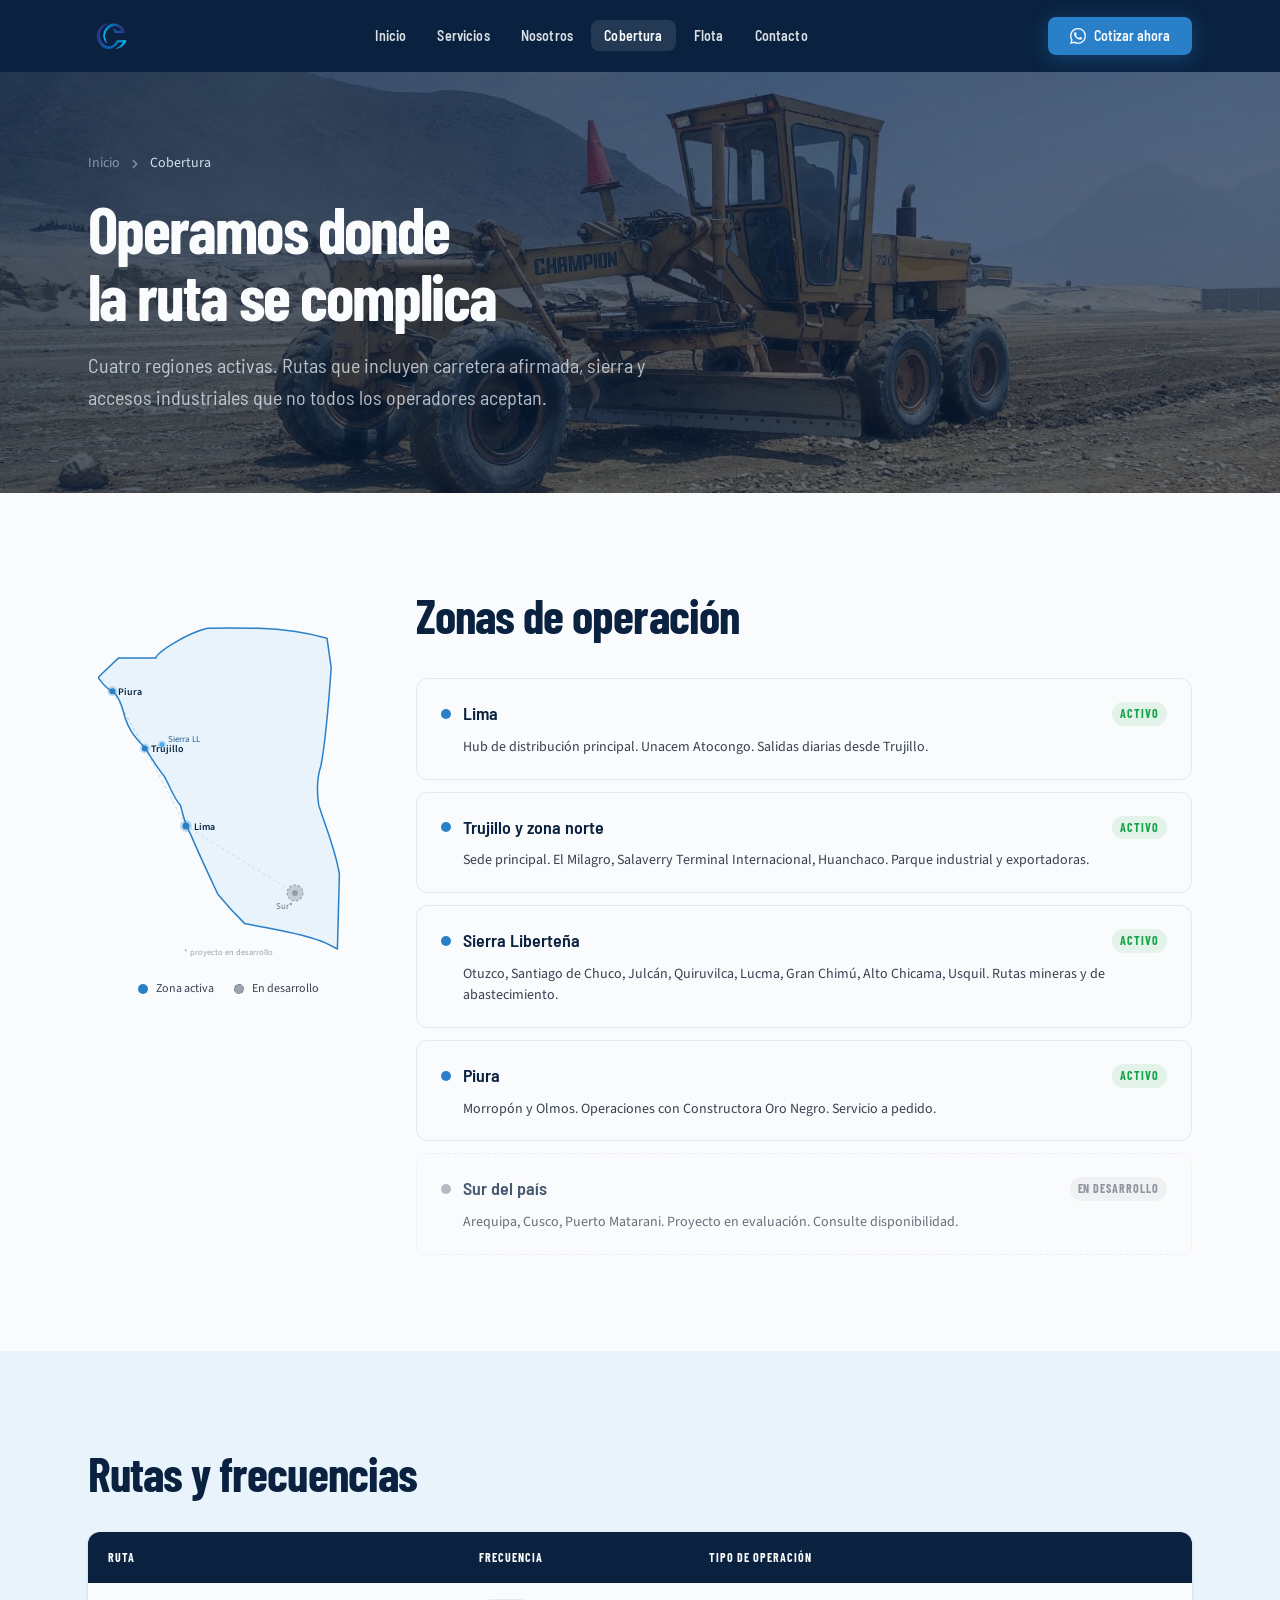
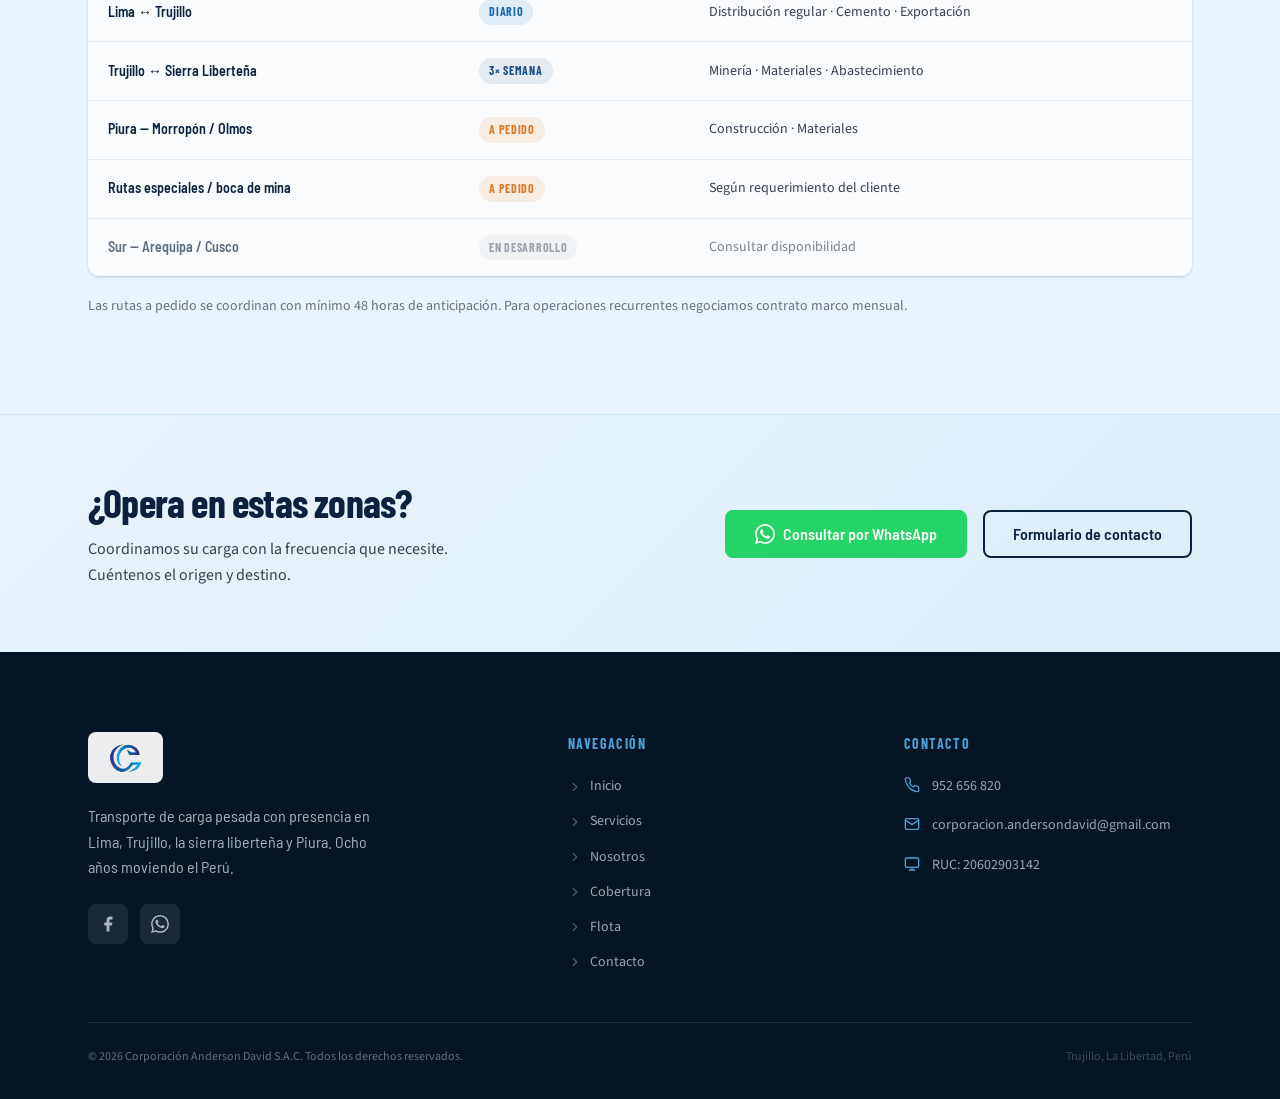
==== commit 09a53f0e: "fix: Salaverry → Salaverry Terminal Internacional Co-Authored-By: Claude Sonnet 4.6 <noreply@anthrop" ====
--- a/cobertura.html
+++ b/cobertura.html
@@ -218,7 +218,7 @@
                 <h3 class="zone-card__title">Trujillo y zona norte</h3>
                 <span class="zone-card__status">Activo</span>
               </div>
-              <p class="zone-card__desc">Sede principal. El Milagro, Salaverry, Huanchaco. Parque industrial y exportadoras.</p>
+              <p class="zone-card__desc">Sede principal. El Milagro, Salaverry Terminal Internacional, Huanchaco. Parque industrial y exportadoras.</p>
             </div>
 
             <div class="zone-card" data-reveal data-reveal-delay="120">
--- a/css/motion.css
+++ b/css/motion.css
@@ -125,8 +125,8 @@
   Archivo: css/home.css, css/nosotros.css (el componente es compartido)
   Selector: .metric-item (cada métrica individual)
 
-  JS: IntersectionObserver añade .is-visible al .metric-bar padre.
-  Cuando .metric-bar.is-visible → cada .metric-item anima.
+  JS: IntersectionObserver añade .is-visible al .metrics-bar padre.
+  Cuando .metrics-bar.is-visible → cada .metric-item anima.
   El counter JS (ya existente) se dispara 200ms DESPUÉS de que
   el contenedor termina de entrar (ver JS patch).
 
@@ -140,15 +140,15 @@
   transform-origin: bottom center;
 }
 
-.metric-bar.is-visible .metric-item {
+.metrics-bar.is-visible .metric-item {
   animation: metric-spring-in var(--dur-lg) var(--spring-snappy) forwards;
 }
 
 /* Stagger via nth-child — sin JS */
-.metric-bar.is-visible .metric-item:nth-child(1) { animation-delay: 0ms;    }
-.metric-bar.is-visible .metric-item:nth-child(2) { animation-delay: 70ms;   }
-.metric-bar.is-visible .metric-item:nth-child(3) { animation-delay: 140ms;  }
-.metric-bar.is-visible .metric-item:nth-child(4) { animation-delay: 210ms;  }
+.metrics-bar.is-visible .metric-item:nth-child(1) { animation-delay: 0ms;    }
+.metrics-bar.is-visible .metric-item:nth-child(2) { animation-delay: 70ms;   }
+.metrics-bar.is-visible .metric-item:nth-child(3) { animation-delay: 140ms;  }
+.metrics-bar.is-visible .metric-item:nth-child(4) { animation-delay: 210ms;  }
 
 @keyframes metric-spring-in {
   to {
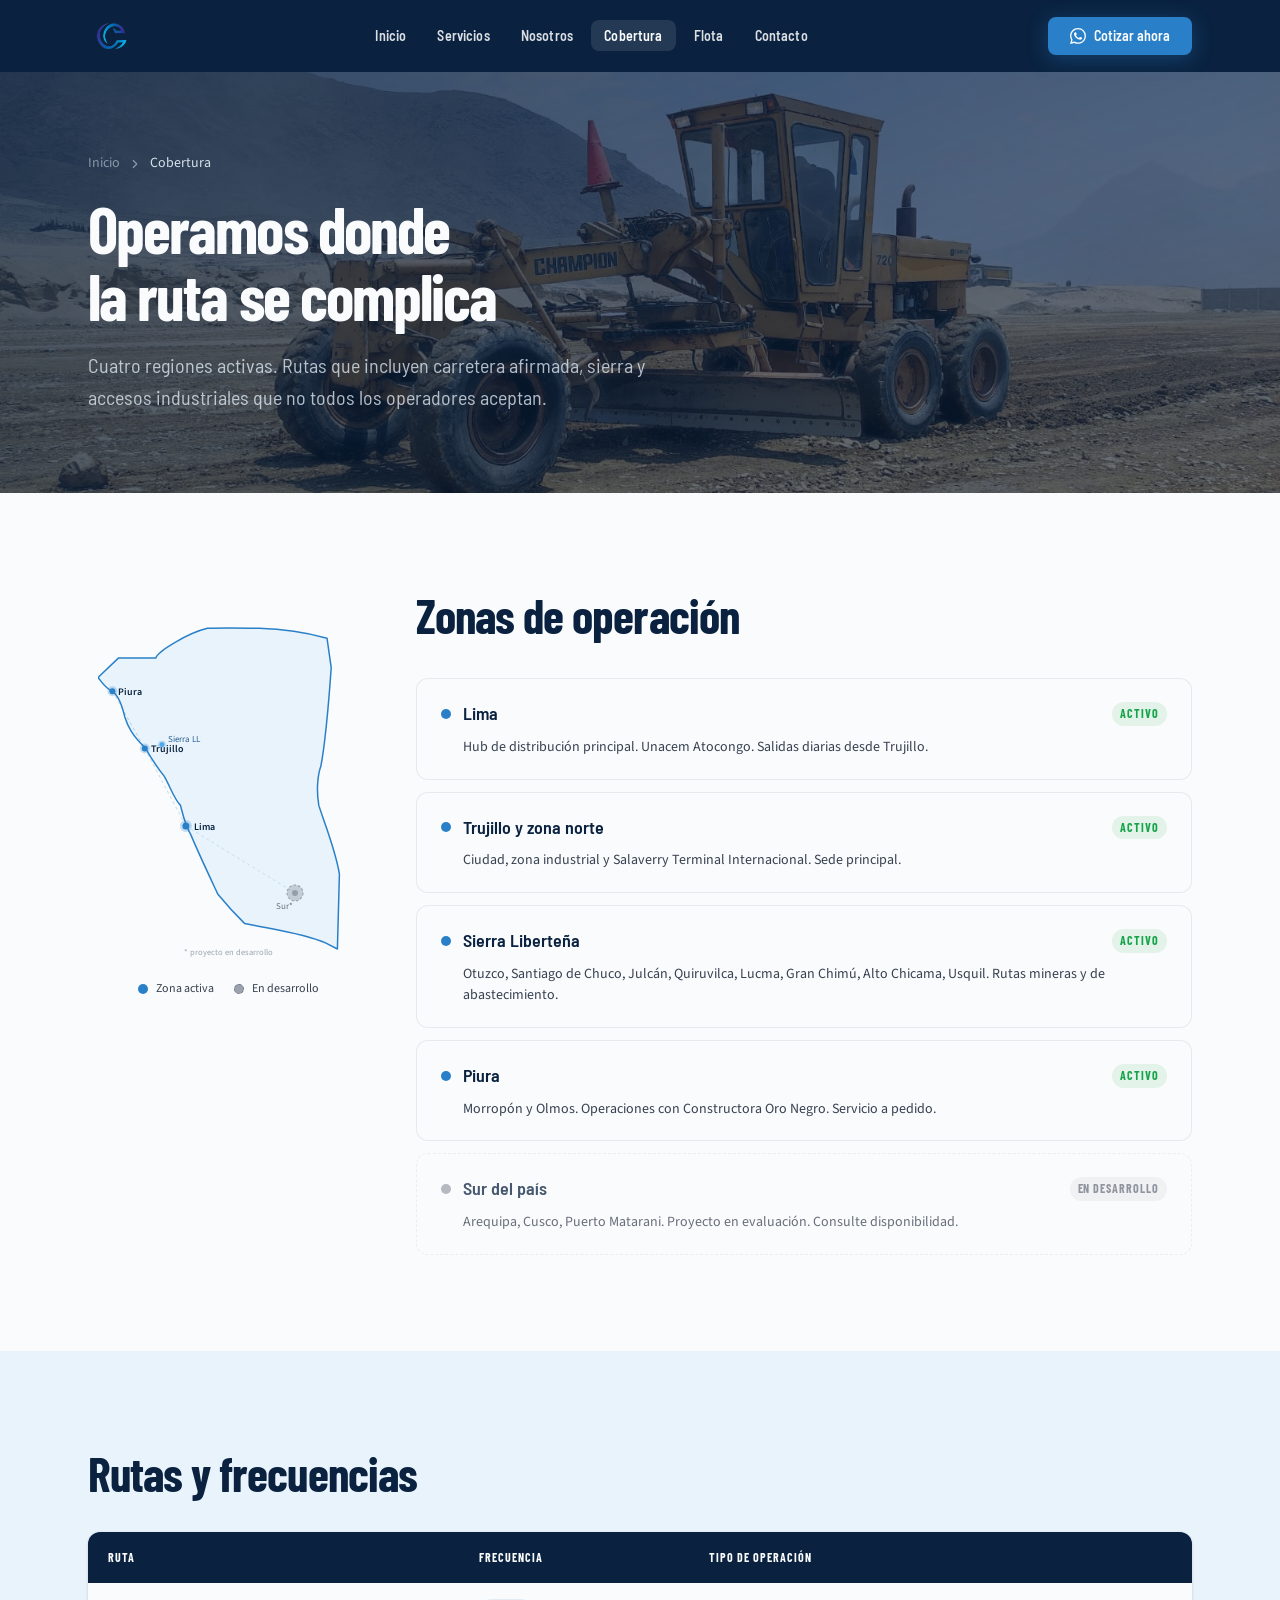
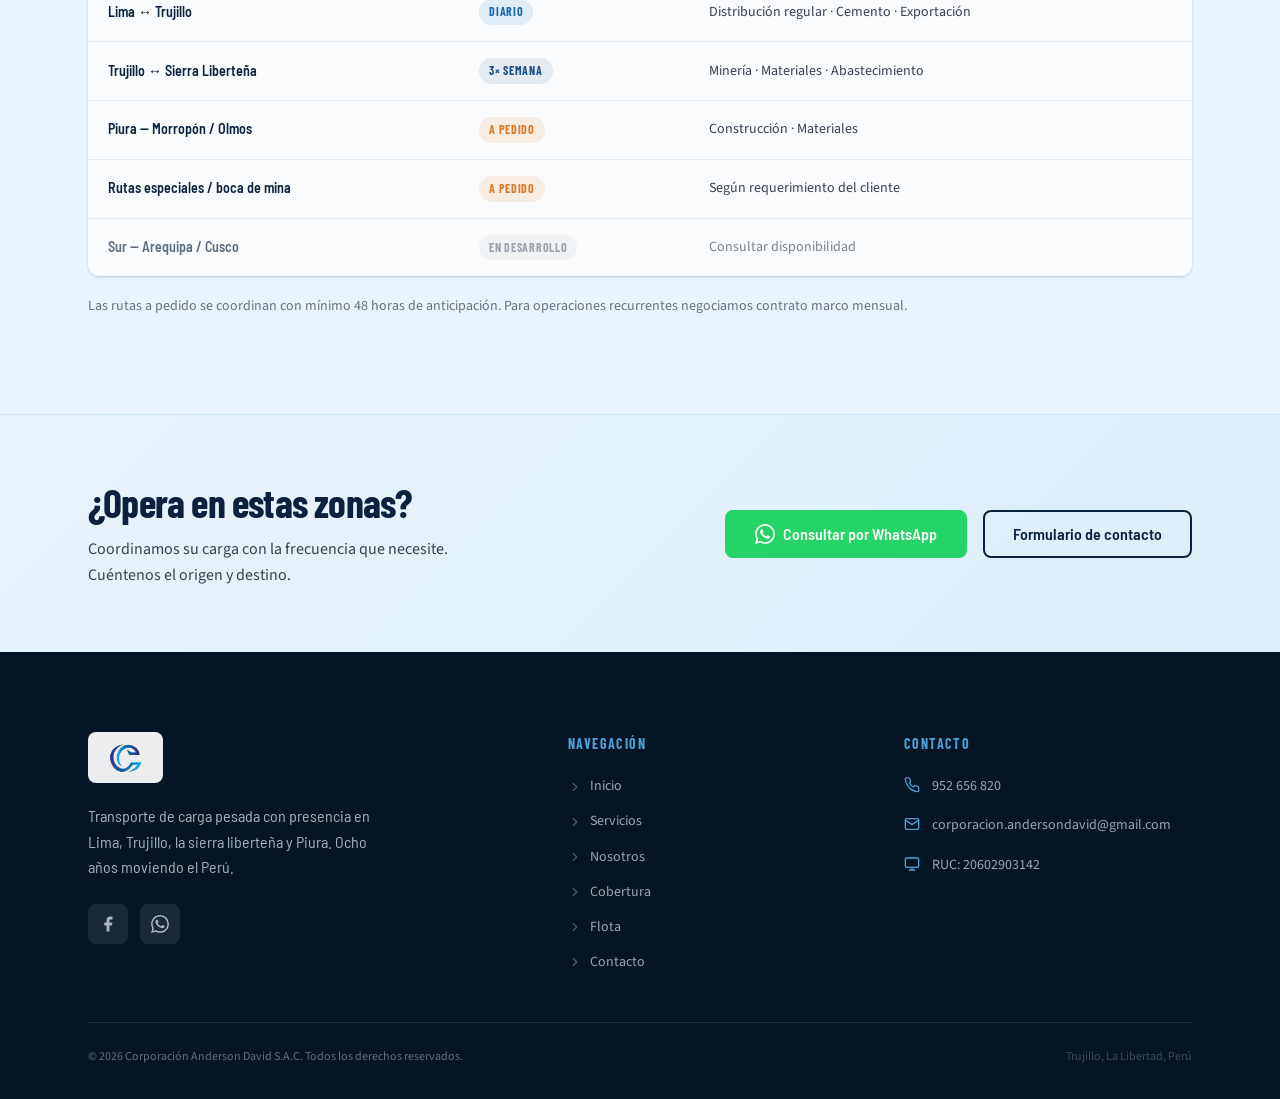
==== commit 681a1119: "fix: agregar Salaverry Terminal Internacional en cobertura Co-Authored-By: Claude Sonnet 4.6 <norepl" ====
--- a/cobertura.html
+++ b/cobertura.html
@@ -218,7 +218,7 @@
                 <h3 class="zone-card__title">Trujillo y zona norte</h3>
                 <span class="zone-card__status">Activo</span>
               </div>
-              <p class="zone-card__desc">Sede principal. El Milagro, Salaverry Terminal Internacional, Huanchaco. Parque industrial y exportadoras.</p>
+              <p class="zone-card__desc">Ciudad, zona industrial y Salaverry Terminal Internacional. Sede principal.</p>
             </div>
 
             <div class="zone-card" data-reveal data-reveal-delay="120">
